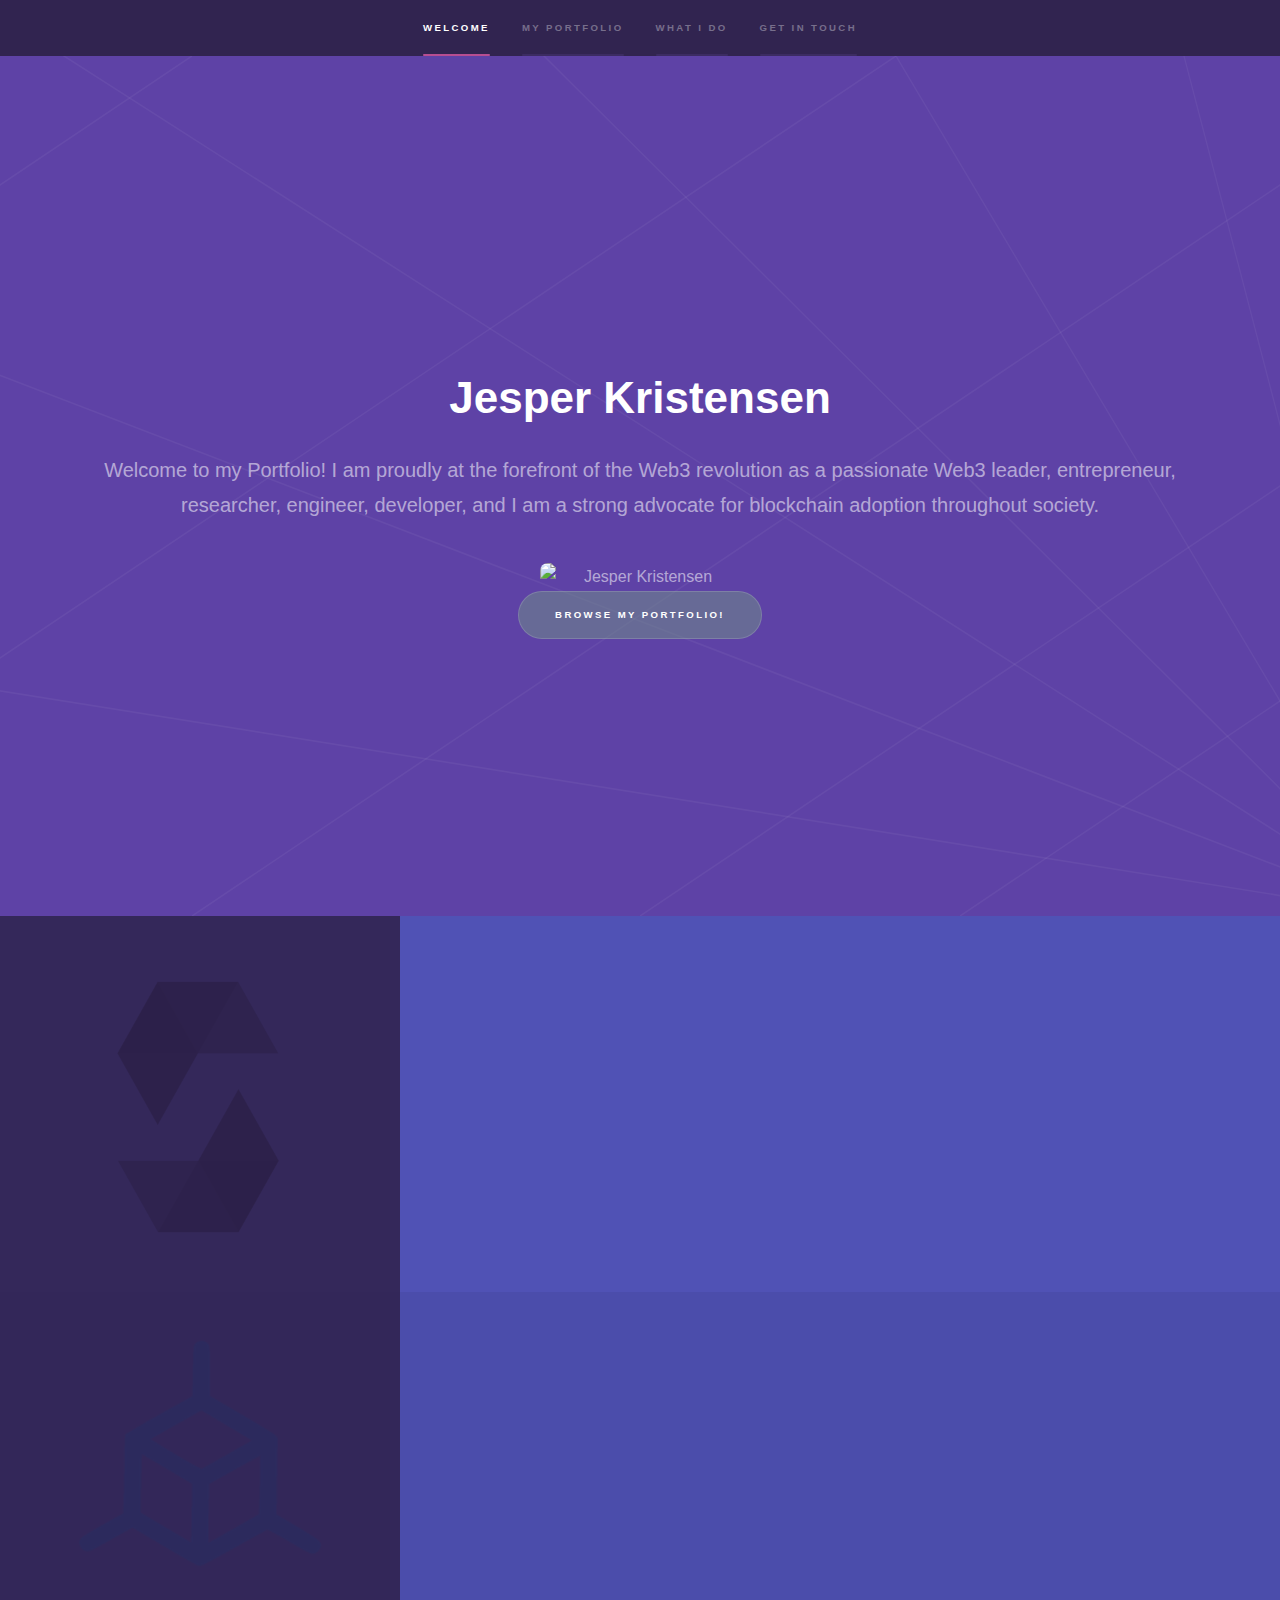
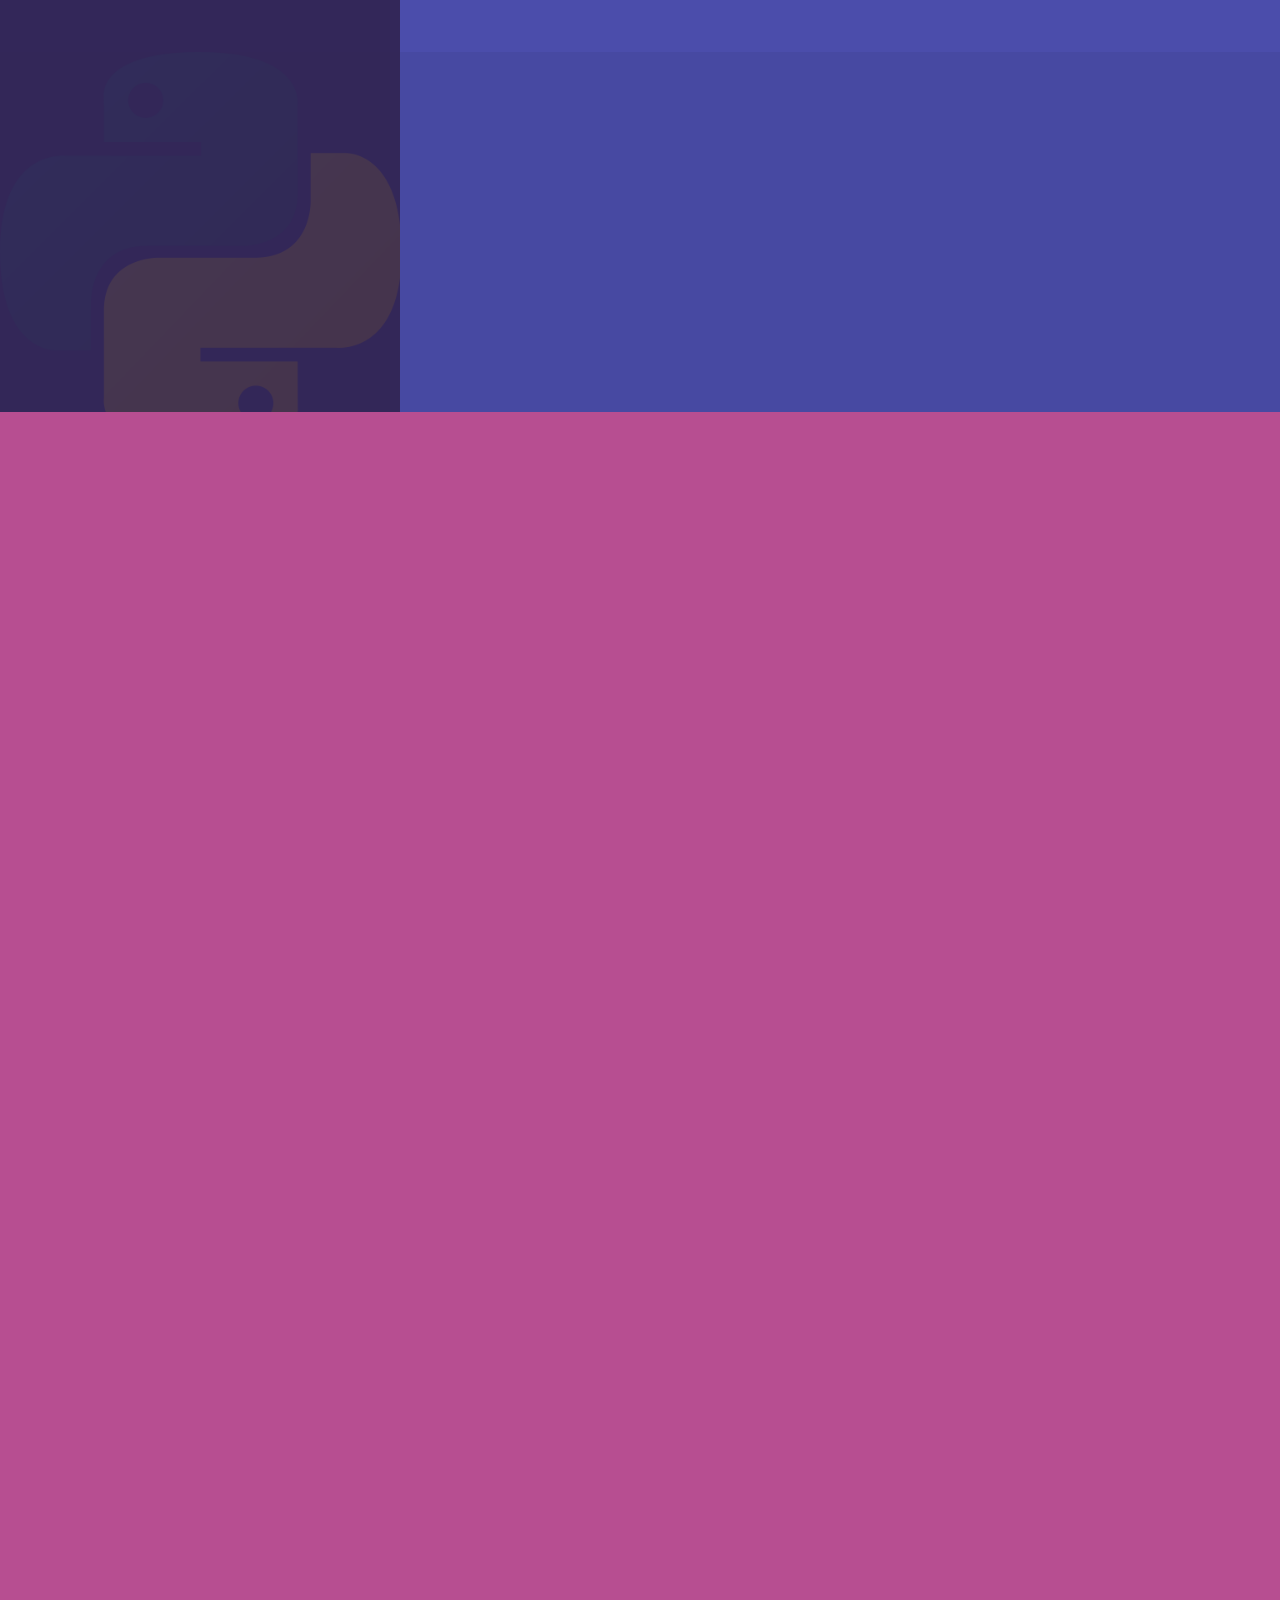
==== index.html @ 6b538b3e "rewording" ====
<!DOCTYPE HTML>
<!--
	Hyperspace by HTML5 UP
	html5up.net | @ajlkn
	Free for personal and commercial use under the CCA 3.0 license (html5up.net/license)
-->
<html>
	<head>
		<title>Jesper Kristensen's Portfolio</title>
		<link rel="icon" type="image/x-icon" href="images/favicon.ico">
		<meta charset="utf-8" />
		<meta name="viewport" content="width=device-width, initial-scale=1, user-scalable=no" />
		<link rel="stylesheet" href="assets/css/main.css" />
		<noscript><link rel="stylesheet" href="assets/css/noscript.css" /></noscript>
	</head>
	<body class="is-preload">

		<!-- Sidebar -->
			<section id="sidebar">
				<div class="inner">
					<nav>
						<ul>
							<li><a href="#intro">Welcome</a></li>
							<li><a href="#one">My Portfolio</a></li>
							<li><a href="#two">What I do</a></li>
							<li><a href="#three">Get in touch</a></li>
						</ul>
					</nav>
				</div>
			</section>

		<!-- Wrapper -->
			<div id="wrapper">

				<!-- Intro -->
					<section id="intro" class="wrapper style1 fullscreen fade-up">
						<div class="inner">
							<center>
							<h1>Jesper Kristensen</h1>
								<p>Welcome to my Portfolio! I am proudly at the forefront of the Web3 revolution as a passionate Web3 leader, entrepreneur, researcher, engineer, developer, and I am a strong advocate for blockchain adoption throughout society.</p>
							<img src="images/jesper.jpg" width="200" alt="Jesper Kristensen" class="image jesper" data-position="top center" />
							<br>
								<a href="#one" class="button scrolly">Browse my Portfolio!</a>
							
							</center>
						</div>
					</section>

				<!-- One -->
					<section id="one" class="wrapper style2 spotlights">
						<section>
							<a href="#" class="image"><img src="images/solidity.png"alt="" data-position="center center" /></a>
							<div class="content">
								<div class="inner">
									<h2>Blockchain Developer</h2>
									<p>I code and develop primarily in Solidity where I create smart contracts compatible with the Ethereum Virtual Machine (EVM).<br>Blockchains like Ethereum, Avalanche, Polygon, Binance Smart Chain, Cardano, etc., are all EVM-compatible.</p>
									<ul class="actions">
										<li><a href="blockchain_portfolio.html" class="button">Browse my Solidity Projects</a></li>
									</ul>
								</div>
							</div>
						</section>
						<section>
							<a href="#" class="image"><img src="images/bchain.png" alt="" data-position="center center" /></a>
							<div class="content">
								<div class="inner">
									<h2>Web3 Researcher & Author</h2>
									<p>I have written multiple award-winning peer-reviewed scientific articles in the Blockchain space. I have worked in the capacity of Head of Research and I have authored a book on Automated Market Makers in the Decentralized Finance (DeFi) domain.</p>
									<ul class="actions">
										<li><a href="research.html" class="button">Research Highlights</a></li>
									</ul>
								</div>
							</div>
						</section>
						<section>
							<a href="#" class="image"><img src="images/python.png" alt="" data-position="top center" /></a>
							<div class="content">
								<div class="inner">
									<h2>Python Full-Stack Developer</h2>
									<p>I worked as a full-stack software engineer in tech and a quant in finance before I joined Web3 full-time. I have 10+ years experience coding in Python, Javascript, Docker, and working on Linux-based systems.</p>
									<!-- <ul class="actions">
										<li><a href="generic.html" class="button">Learn more</a></li>
									</ul> -->
								</div>
							</div>
						</section>
					</section>

				<!-- Two -->
					<section id="two" class="wrapper style3 fade-up">
						<div class="inner">
							<h2>What I do</h2>
							<p>Over the course of my career, I've held positions of increasing authority and responsibility in a wide range of organizations of various sizes. A variety of people, both individuals and groups, have given me the opportunity to work closely on various projects and problem statements. As a result, I'm better able to handle complex problems and issues, and to do so on time and within budget.
							</p>
							<div class="features">
								<section>
									<span class="icon solid major fa-flask"></span>
									<h3>I'm a Researcher</h3>
									<p>I started out in the field of research and development by working at the research and development center for General Electric in New York. There, I contributed to the development of jet fighters for the Air Force by collaborating with GE Aviation on various projects. I was also able to assist GE Power in reducing their annual expenditures by contributing to the implementation of a significantly improved optimization algorithm within their design of tests. A method that I had developed while I was working on my Ph.D.</p>
								</section>
								<section>
									<span class="icon solid major fa-desktop"></span>
									<h3>I'm a Quant and a Software Engineer</h3>
									<p>When I initially started working in the Web2 field, my first job was as a Senior Software Engineer at Flatiron Health, where I stayed for close to two years and learned everything there is to know about the operating methodology of the technology industry. I became proficient in the entirety of the software development lifecycle, as well as advanced tool use, Agile development, and working in software development teams. After that, I started working as a Quant in the Machine Learning department of an investment firm in their New York City office. I was responsible for the construction and maintenance of large trading platforms here.</p>
								</section>
								<section>
									<span class="icon solid major fa-user-tie"></span>
									<h3>I'm a People Manager</h3>
									<p>I really enjoy being in charge of technological initiatives. At Advanced Blockchain, I am in charge of running and advising a sizable Web3 Research organization. I have experience managing teams consisting of as many as 15 employees. I have a strong interest in the challenges that come with managing other people and having to choose the appropriate (or sometimes just the best) actions in order to get the task done.</p>
								</section>
								<section>
									<span class="icon solid major fa-link"></span>
									<h3>I'm a Blockchain Entrepreneur, Engineer, & Developer</h3>
									<p>As part of my contribution to helping Web3 reach its full potential, I develop code for blockchains and design solutions for using blockchains. For instance, I was a key contributor to the development, and now serve on the executive team, of Panoptic, which is an innovative options product that operates in the Decentralized Finance (DeFi) market: <a href="https://www.panoptic.xyz/">Learn more about this DeFi Options Protocol</a>.</p>
								</section>
								<section>
									<span class="icon solid major fa-lightbulb"></span>
									<h3>I'm a Problem Solver</h3>
									<p>I decided to pursue a degree in Applied and Engineering Physics, and Computer Science, at <a href="https://www.cornell.edu/">Cornell University</a> in order to prepare myself to tackle some of the most difficult challenges that I am confronted with. My time at Cornell taught me how to efficiently seek out knowledge, when to do so, and how to do it effectively. These practices and this frame of mind form the foundation of my typical day.</p>
								</section>
								<section>
									<span class="icon solid major fa-people-carry"></span>
									<h3>I'm a Team Player</h3>
									<p>I've always been at my best when working on a team, where we all have the same end goal of making excellent top-tier products and we all strive toward that goal together. This is when I perform at my highest level.</p>
								</section>
							</div>
							<!-- <ul class="actions">
								<li><a href="generic.html" class="button">Learn more</a></li>
							</ul> -->
						</div>
					</section>

				<!-- Three -->
					<section id="three" class="wrapper style1 fade-up">
						<div class="inner">
							<h2>Get in touch</h2>
							<p>Connect with me through any of my socials below.
								<br>I look forward to hearing from you!</p>
							<div>
								<section>
									<ul class="contact">

										<li>
											<h3>Socials</h3>
											<ul class="icons">
												<li>Follow me on Twitter: <a href="https://twitter.com/cryptojesperk" class="icon brands fa-twitter"><span class="label">Twitter</span></a></li><br />
												<li>Subscribe on linktree: <a href="https://linktr.ee/cryptojesper" class="icon brands fa-sourcetree"><span class="label">My Linktree</span></a></li>
											</ul>
										</li>
									</ul>
								</section>
							</div>
						</div>
					</section>

			</div>

		<!-- Footer -->
			<footer id="footer" class="wrapper style1-alt">
				<div class="inner">
					<ul class="menu">
						<li>&copy; Jesper Kristensen. All rights reserved.</li>
					</ul>
				</div>
			</footer>

		<!-- Scripts -->
			<script src="assets/js/jquery.min.js"></script>
			<script src="assets/js/jquery.scrollex.min.js"></script>
			<script src="assets/js/jquery.scrolly.min.js"></script>
			<script src="assets/js/browser.min.js"></script>
			<script src="assets/js/breakpoints.min.js"></script>
			<script src="assets/js/util.js"></script>
			<script src="assets/js/main.js"></script>

	</body>
</html>
---- assets/css/main.css ----
@import url(fontawesome-all.min.css);

/*
	Hyperspace by HTML5 UP
	html5up.net | @ajlkn
	Free for personal and commercial use under the CCA 3.0 license (html5up.net/license)
*/

html, body, div, span, applet, object,
iframe, h1, h2, h3, h4, h5, h6, p, blockquote,
pre, a, abbr, acronym, address, big, cite,
code, del, dfn, em, img, ins, kbd, q, s, samp,
small, strike, strong, sub, sup, tt, var, b,
u, i, center, dl, dt, dd, ol, ul, li, fieldset,
form, label, legend, table, caption, tbody,
tfoot, thead, tr, th, td, article, aside,
canvas, details, embed, figure, figcaption,
footer, header, hgroup, menu, nav, output, ruby,
section, summary, time, mark, audio, video {
	margin: 0;
	padding: 0;
	border: 0;
	font-size: 100%;
	font: inherit;
	vertical-align: baseline;}

article, aside, details, figcaption, figure,
footer, header, hgroup, menu, nav, section {
	display: block;}

body {
	line-height: 1;
}

ol, ul {
	list-style: none;
}

blockquote, q {
	quotes: none;
}

	blockquote:before, blockquote:after, q:before, q:after {
		content: '';
		content: none;
	}

table {
	border-collapse: collapse;
	border-spacing: 0;
}

body {
	-webkit-text-size-adjust: none;
}

mark {
	background-color: transparent;
	color: inherit;
}

input::-moz-focus-inner {
	border: 0;
	padding: 0;
}

input, select, textarea {
	-moz-appearance: none;
	-webkit-appearance: none;
	-ms-appearance: none;
	appearance: none;
}

/* Basic */

	@-ms-viewport {
		width: device-width;
	}

	body {
		-ms-overflow-style: scrollbar;
	}

	@media screen and (max-width: 480px) {

		html, body {
			min-width: 320px;
		}

	}

	html {
		box-sizing: border-box;
	}

	*, *:before, *:after {
		box-sizing: inherit;
	}

	body {
		background: #312450;
	}

		body.is-preload *, body.is-preload *:before, body.is-preload *:after {
			-moz-animation: none !important;
			-webkit-animation: none !important;
			-ms-animation: none !important;
			animation: none !important;
			-moz-transition: none !important;
			-webkit-transition: none !important;
			-ms-transition: none !important;
			transition: none !important;
		}

/* Type */

	body, input, select, textarea {
		color: rgba(255, 255, 255, 0.55);
		font-family: Arial, Helvetica, sans-serif;
		font-size: 16.5pt;
		font-weight: normal;
		line-height: 1.75;
	}

		@media screen and (max-width: 1680px) {

			body, input, select, textarea {
				font-size: 13pt;
			}

		}

		@media screen and (max-width: 1280px) {

			body, input, select, textarea {
				font-size: 12pt;
			}

		}

		@media screen and (max-width: 360px) {

			body, input, select, textarea {
				font-size: 11pt;
			}

		}

	a {
		-moz-transition: color 0.2s ease, border-bottom-color 0.2s ease;
		-webkit-transition: color 0.2s ease, border-bottom-color 0.2s ease;
		-ms-transition: color 0.2s ease, border-bottom-color 0.2s ease;
		transition: color 0.2s ease, border-bottom-color 0.2s ease;
		border-bottom: dotted 1px rgba(255, 255, 255, 0.35);
		color: inherit;
		text-decoration: none;
	}

		a:hover {
			border-bottom-color: transparent;
			color: #ffffff;
		}

	strong, b {
		color: #ffffff;
		font-weight: bold;
	}

	em, i {
		font-style: italic;
	}

	p {
		margin: 0 0 2em 0;
	}

	h1, h2, h3, h4, h5, h6 {
		color: #ffffff;
		font-weight: bold;
		line-height: 1.5;
		margin: 0 0 0.5em 0;
	}

		h1 a, h2 a, h3 a, h4 a, h5 a, h6 a {
			color: inherit;
			text-decoration: none;
		}

	h1 {
		font-size: 2.75em;
	}

		h1.major {
			margin: 0 0 1.3em 0;
			position: relative;
			padding-bottom: 0.35em;
		}

			h1.major:after {
				background-image: -moz-linear-gradient(to right, #5e42a6, #b74e91);
				background-image: -webkit-linear-gradient(to right, #5e42a6, #b74e91);
				background-image: -ms-linear-gradient(to right, #5e42a6, #b74e91);
				background-image: linear-gradient(to right, #5e42a6, #b74e91);
				-moz-transition: max-width 0.2s ease;
				-webkit-transition: max-width 0.2s ease;
				-ms-transition: max-width 0.2s ease;
				transition: max-width 0.2s ease;
				border-radius: 0.2em;
				bottom: 0;
				content: '';
				height: 0.05em;
				position: absolute;
				right: 0;
				width: 100%;
			}

	h2 {
		font-size: 1.75em;
	}

	h3 {
		font-size: 1.1em;
	}

	h4 {
		font-size: 1em;
	}

	h5 {
		font-size: 0.8em;
	}

	h6 {
		font-size: 0.6em;
	}

	@media screen and (max-width: 736px) {

		h1 {
			font-size: 2em;
		}

		h2 {
			font-size: 1.25em;
		}

		h3 {
			font-size: 1em;
		}

		h4 {
			font-size: 0.8em;
		}

		h5 {
			font-size: 0.6em;
		}

		h6 {
			font-size: 0.6em;
		}

	}

	sub {
		font-size: 0.8em;
		position: relative;
		top: 0.5em;
	}

	sup {
		font-size: 0.8em;
		position: relative;
		top: -0.5em;
	}

	blockquote {
		border-left: solid 4px rgba(255, 255, 255, 0.15);
		font-style: italic;
		margin: 0 0 2em 0;
		padding: 0.5em 0 0.5em 2em;
	}

	code {
		background: rgba(255, 255, 255, 0.05);
		border-radius: 0.25em;
		border: solid 1px rgba(255, 255, 255, 0.15);
		font-family: "Courier New", monospace;
		font-size: 0.9em;
		margin: 0 0.25em;
		padding: 0.25em 0.65em;
	}

	pre {
		-webkit-overflow-scrolling: touch;
		font-family: "Courier New", monospace;
		font-size: 0.9em;
		margin: 0 0 2em 0;
	}

		pre code {
			display: block;
			line-height: 1.75em;
			padding: 1em 1.5em;
			overflow-x: auto;
		}

	hr {
		border: 0;
		border-bottom: solid 1px rgba(255, 255, 255, 0.15);
		margin: 2em 0;
	}

		hr.major {
			margin: 3em 0;
		}

	.align-left {
		text-align: left;
	}

	.align-center {
		text-align: center;
	}

	.align-right {
		text-align: right;
	}

/* Row */

	.row {
		display: flex;
		flex-wrap: wrap;
		box-sizing: border-box;
		align-items: stretch;
	}

		.row > * {
			box-sizing: border-box;
		}

		.row.gtr-uniform > * > :last-child {
			margin-bottom: 0;
		}

		.row.aln-left {
			justify-content: flex-start;
		}

		.row.aln-center {
			justify-content: center;
		}

		.row.aln-right {
			justify-content: flex-end;
		}

		.row.aln-top {
			align-items: flex-start;
		}

		.row.aln-middle {
			align-items: center;
		}

		.row.aln-bottom {
			align-items: flex-end;
		}

		.row > .imp {
			order: -1;
		}

		.row > .col-1 {
			width: 8.33333%;
		}

		.row > .off-1 {
			margin-left: 8.33333%;
		}

		.row > .col-2 {
			width: 16.66667%;
		}

		.row > .off-2 {
			margin-left: 16.66667%;
		}

		.row > .col-3 {
			width: 25%;
		}

		.row > .off-3 {
			margin-left: 25%;
		}

		.row > .col-4 {
			width: 33.33333%;
		}

		.row > .off-4 {
			margin-left: 33.33333%;
		}

		.row > .col-5 {
			width: 41.66667%;
		}

		.row > .off-5 {
			margin-left: 41.66667%;
		}

		.row > .col-6 {
			width: 50%;
		}

		.row > .off-6 {
			margin-left: 50%;
		}

		.row > .col-7 {
			width: 58.33333%;
		}

		.row > .off-7 {
			margin-left: 58.33333%;
		}

		.row > .col-8 {
			width: 66.66667%;
		}

		.row > .off-8 {
			margin-left: 66.66667%;
		}

		.row > .col-9 {
			width: 75%;
		}

		.row > .off-9 {
			margin-left: 75%;
		}

		.row > .col-10 {
			width: 83.33333%;
		}

		.row > .off-10 {
			margin-left: 83.33333%;
		}

		.row > .col-11 {
			width: 91.66667%;
		}

		.row > .off-11 {
			margin-left: 91.66667%;
		}

		.row > .col-12 {
			width: 100%;
		}

		.row > .off-12 {
			margin-left: 100%;
		}

		.row.gtr-0 {
			margin-top: 0;
			margin-left: 0em;
		}

			.row.gtr-0 > * {
				padding: 0 0 0 0em;
			}

			.row.gtr-0.gtr-uniform {
				margin-top: 0em;
			}

				.row.gtr-0.gtr-uniform > * {
					padding-top: 0em;
				}

		.row.gtr-25 {
			margin-top: 0;
			margin-left: -0.375em;
		}

			.row.gtr-25 > * {
				padding: 0 0 0 0.375em;
			}

			.row.gtr-25.gtr-uniform {
				margin-top: -0.375em;
			}

				.row.gtr-25.gtr-uniform > * {
					padding-top: 0.375em;
				}

		.row.gtr-50 {
			margin-top: 0;
			margin-left: -0.75em;
		}

			.row.gtr-50 > * {
				padding: 0 0 0 0.75em;
			}

			.row.gtr-50.gtr-uniform {
				margin-top: -0.75em;
			}

				.row.gtr-50.gtr-uniform > * {
					padding-top: 0.75em;
				}

		.row {
			margin-top: 0;
			margin-left: -1.5em;
		}

			.row > * {
				padding: 0 0 0 1.5em;
			}

			.row.gtr-uniform {
				margin-top: -1.5em;
			}

				.row.gtr-uniform > * {
					padding-top: 1.5em;
				}

		.row.gtr-150 {
			margin-top: 0;
			margin-left: -2.25em;
		}

			.row.gtr-150 > * {
				padding: 0 0 0 2.25em;
			}

			.row.gtr-150.gtr-uniform {
				margin-top: -2.25em;
			}

				.row.gtr-150.gtr-uniform > * {
					padding-top: 2.25em;
				}

		.row.gtr-200 {
			margin-top: 0;
			margin-left: -3em;
		}

			.row.gtr-200 > * {
				padding: 0 0 0 3em;
			}

			.row.gtr-200.gtr-uniform {
				margin-top: -3em;
			}

				.row.gtr-200.gtr-uniform > * {
					padding-top: 3em;
				}

		@media screen and (max-width: 1680px) {

			.row {
				display: flex;
				flex-wrap: wrap;
				box-sizing: border-box;
				align-items: stretch;
			}

				.row > * {
					box-sizing: border-box;
				}

				.row.gtr-uniform > * > :last-child {
					margin-bottom: 0;
				}

				.row.aln-left {
					justify-content: flex-start;
				}

				.row.aln-center {
					justify-content: center;
				}

				.row.aln-right {
					justify-content: flex-end;
				}

				.row.aln-top {
					align-items: flex-start;
				}

				.row.aln-middle {
					align-items: center;
				}

				.row.aln-bottom {
					align-items: flex-end;
				}

				.row > .imp-xlarge {
					order: -1;
				}

				.row > .col-1-xlarge {
					width: 8.33333%;
				}

				.row > .off-1-xlarge {
					margin-left: 8.33333%;
				}

				.row > .col-2-xlarge {
					width: 16.66667%;
				}

				.row > .off-2-xlarge {
					margin-left: 16.66667%;
				}

				.row > .col-3-xlarge {
					width: 25%;
				}

				.row > .off-3-xlarge {
					margin-left: 25%;
				}

				.row > .col-4-xlarge {
					width: 33.33333%;
				}

				.row > .off-4-xlarge {
					margin-left: 33.33333%;
				}

				.row > .col-5-xlarge {
					width: 41.66667%;
				}

				.row > .off-5-xlarge {
					margin-left: 41.66667%;
				}

				.row > .col-6-xlarge {
					width: 50%;
				}

				.row > .off-6-xlarge {
					margin-left: 50%;
				}

				.row > .col-7-xlarge {
					width: 58.33333%;
				}

				.row > .off-7-xlarge {
					margin-left: 58.33333%;
				}

				.row > .col-8-xlarge {
					width: 66.66667%;
				}

				.row > .off-8-xlarge {
					margin-left: 66.66667%;
				}

				.row > .col-9-xlarge {
					width: 75%;
				}

				.row > .off-9-xlarge {
					margin-left: 75%;
				}

				.row > .col-10-xlarge {
					width: 83.33333%;
				}

				.row > .off-10-xlarge {
					margin-left: 83.33333%;
				}

				.row > .col-11-xlarge {
					width: 91.66667%;
				}

				.row > .off-11-xlarge {
					margin-left: 91.66667%;
				}

				.row > .col-12-xlarge {
					width: 100%;
				}

				.row > .off-12-xlarge {
					margin-left: 100%;
				}

				.row.gtr-0 {
					margin-top: 0;
					margin-left: 0em;
				}

					.row.gtr-0 > * {
						padding: 0 0 0 0em;
					}

					.row.gtr-0.gtr-uniform {
						margin-top: 0em;
					}

						.row.gtr-0.gtr-uniform > * {
							padding-top: 0em;
						}

				.row.gtr-25 {
					margin-top: 0;
					margin-left: -0.375em;
				}

					.row.gtr-25 > * {
						padding: 0 0 0 0.375em;
					}

					.row.gtr-25.gtr-uniform {
						margin-top: -0.375em;
					}

						.row.gtr-25.gtr-uniform > * {
							padding-top: 0.375em;
						}

				.row.gtr-50 {
					margin-top: 0;
					margin-left: -0.75em;
				}

					.row.gtr-50 > * {
						padding: 0 0 0 0.75em;
					}

					.row.gtr-50.gtr-uniform {
						margin-top: -0.75em;
					}

						.row.gtr-50.gtr-uniform > * {
							padding-top: 0.75em;
						}

				.row {
					margin-top: 0;
					margin-left: -1.5em;
				}

					.row > * {
						padding: 0 0 0 1.5em;
					}

					.row.gtr-uniform {
						margin-top: -1.5em;
					}

						.row.gtr-uniform > * {
							padding-top: 1.5em;
						}

				.row.gtr-150 {
					margin-top: 0;
					margin-left: -2.25em;
				}

					.row.gtr-150 > * {
						padding: 0 0 0 2.25em;
					}

					.row.gtr-150.gtr-uniform {
						margin-top: -2.25em;
					}

						.row.gtr-150.gtr-uniform > * {
							padding-top: 2.25em;
						}

				.row.gtr-200 {
					margin-top: 0;
					margin-left: -3em;
				}

					.row.gtr-200 > * {
						padding: 0 0 0 3em;
					}

					.row.gtr-200.gtr-uniform {
						margin-top: -3em;
					}

						.row.gtr-200.gtr-uniform > * {
							padding-top: 3em;
						}

		}

		@media screen and (max-width: 1280px) {

			.row {
				display: flex;
				flex-wrap: wrap;
				box-sizing: border-box;
				align-items: stretch;
			}

				.row > * {
					box-sizing: border-box;
				}

				.row.gtr-uniform > * > :last-child {
					margin-bottom: 0;
				}

				.row.aln-left {
					justify-content: flex-start;
				}

				.row.aln-center {
					justify-content: center;
				}

				.row.aln-right {
					justify-content: flex-end;
				}

				.row.aln-top {
					align-items: flex-start;
				}

				.row.aln-middle {
					align-items: center;
				}

				.row.aln-bottom {
					align-items: flex-end;
				}

				.row > .imp-large {
					order: -1;
				}

				.row > .col-1-large {
					width: 8.33333%;
				}

				.row > .off-1-large {
					margin-left: 8.33333%;
				}

				.row > .col-2-large {
					width: 16.66667%;
				}

				.row > .off-2-large {
					margin-left: 16.66667%;
				}

				.row > .col-3-large {
					width: 25%;
				}

				.row > .off-3-large {
					margin-left: 25%;
				}

				.row > .col-4-large {
					width: 33.33333%;
				}

				.row > .off-4-large {
					margin-left: 33.33333%;
				}

				.row > .col-5-large {
					width: 41.66667%;
				}

				.row > .off-5-large {
					margin-left: 41.66667%;
				}

				.row > .col-6-large {
					width: 50%;
				}

				.row > .off-6-large {
					margin-left: 50%;
				}

				.row > .col-7-large {
					width: 58.33333%;
				}

				.row > .off-7-large {
					margin-left: 58.33333%;
				}

				.row > .col-8-large {
					width: 66.66667%;
				}

				.row > .off-8-large {
					margin-left: 66.66667%;
				}

				.row > .col-9-large {
					width: 75%;
				}

				.row > .off-9-large {
					margin-left: 75%;
				}

				.row > .col-10-large {
					width: 83.33333%;
				}

				.row > .off-10-large {
					margin-left: 83.33333%;
				}

				.row > .col-11-large {
					width: 91.66667%;
				}

				.row > .off-11-large {
					margin-left: 91.66667%;
				}

				.row > .col-12-large {
					width: 100%;
				}

				.row > .off-12-large {
					margin-left: 100%;
				}

				.row.gtr-0 {
					margin-top: 0;
					margin-left: 0em;
				}

					.row.gtr-0 > * {
						padding: 0 0 0 0em;
					}

					.row.gtr-0.gtr-uniform {
						margin-top: 0em;
					}

						.row.gtr-0.gtr-uniform > * {
							padding-top: 0em;
						}

				.row.gtr-25 {
					margin-top: 0;
					margin-left: -0.375em;
				}

					.row.gtr-25 > * {
						padding: 0 0 0 0.375em;
					}

					.row.gtr-25.gtr-uniform {
						margin-top: -0.375em;
					}

						.row.gtr-25.gtr-uniform > * {
							padding-top: 0.375em;
						}

				.row.gtr-50 {
					margin-top: 0;
					margin-left: -0.75em;
				}

					.row.gtr-50 > * {
						padding: 0 0 0 0.75em;
					}

					.row.gtr-50.gtr-uniform {
						margin-top: -0.75em;
					}

						.row.gtr-50.gtr-uniform > * {
							padding-top: 0.75em;
						}

				.row {
					margin-top: 0;
					margin-left: -1.5em;
				}

					.row > * {
						padding: 0 0 0 1.5em;
					}

					.row.gtr-uniform {
						margin-top: -1.5em;
					}

						.row.gtr-uniform > * {
							padding-top: 1.5em;
						}

				.row.gtr-150 {
					margin-top: 0;
					margin-left: -2.25em;
				}

					.row.gtr-150 > * {
						padding: 0 0 0 2.25em;
					}

					.row.gtr-150.gtr-uniform {
						margin-top: -2.25em;
					}

						.row.gtr-150.gtr-uniform > * {
							padding-top: 2.25em;
						}

				.row.gtr-200 {
					margin-top: 0;
					margin-left: -3em;
				}

					.row.gtr-200 > * {
						padding: 0 0 0 3em;
					}

					.row.gtr-200.gtr-uniform {
						margin-top: -3em;
					}

						.row.gtr-200.gtr-uniform > * {
							padding-top: 3em;
						}

		}

		@media screen and (max-width: 980px) {

			.row {
				display: flex;
				flex-wrap: wrap;
				box-sizing: border-box;
				align-items: stretch;
			}

				.row > * {
					box-sizing: border-box;
				}

				.row.gtr-uniform > * > :last-child {
					margin-bottom: 0;
				}

				.row.aln-left {
					justify-content: flex-start;
				}

				.row.aln-center {
					justify-content: center;
				}

				.row.aln-right {
					justify-content: flex-end;
				}

				.row.aln-top {
					align-items: flex-start;
				}

				.row.aln-middle {
					align-items: center;
				}

				.row.aln-bottom {
					align-items: flex-end;
				}

				.row > .imp-medium {
					order: -1;
				}

				.row > .col-1-medium {
					width: 8.33333%;
				}

				.row > .off-1-medium {
					margin-left: 8.33333%;
				}

				.row > .col-2-medium {
					width: 16.66667%;
				}

				.row > .off-2-medium {
					margin-left: 16.66667%;
				}

				.row > .col-3-medium {
					width: 25%;
				}

				.row > .off-3-medium {
					margin-left: 25%;
				}

				.row > .col-4-medium {
					width: 33.33333%;
				}

				.row > .off-4-medium {
					margin-left: 33.33333%;
				}

				.row > .col-5-medium {
					width: 41.66667%;
				}

				.row > .off-5-medium {
					margin-left: 41.66667%;
				}

				.row > .col-6-medium {
					width: 50%;
				}

				.row > .off-6-medium {
					margin-left: 50%;
				}

				.row > .col-7-medium {
					width: 58.33333%;
				}

				.row > .off-7-medium {
					margin-left: 58.33333%;
				}

				.row > .col-8-medium {
					width: 66.66667%;
				}

				.row > .off-8-medium {
					margin-left: 66.66667%;
				}

				.row > .col-9-medium {
					width: 75%;
				}

				.row > .off-9-medium {
					margin-left: 75%;
				}

				.row > .col-10-medium {
					width: 83.33333%;
				}

				.row > .off-10-medium {
					margin-left: 83.33333%;
				}

				.row > .col-11-medium {
					width: 91.66667%;
				}

				.row > .off-11-medium {
					margin-left: 91.66667%;
				}

				.row > .col-12-medium {
					width: 100%;
				}

				.row > .off-12-medium {
					margin-left: 100%;
				}

				.row.gtr-0 {
					margin-top: 0;
					margin-left: 0em;
				}

					.row.gtr-0 > * {
						padding: 0 0 0 0em;
					}

					.row.gtr-0.gtr-uniform {
						margin-top: 0em;
					}

						.row.gtr-0.gtr-uniform > * {
							padding-top: 0em;
						}

				.row.gtr-25 {
					margin-top: 0;
					margin-left: -0.375em;
				}

					.row.gtr-25 > * {
						padding: 0 0 0 0.375em;
					}

					.row.gtr-25.gtr-uniform {
						margin-top: -0.375em;
					}

						.row.gtr-25.gtr-uniform > * {
							padding-top: 0.375em;
						}

				.row.gtr-50 {
					margin-top: 0;
					margin-left: -0.75em;
				}

					.row.gtr-50 > * {
						padding: 0 0 0 0.75em;
					}

					.row.gtr-50.gtr-uniform {
						margin-top: -0.75em;
					}

						.row.gtr-50.gtr-uniform > * {
							padding-top: 0.75em;
						}

				.row {
					margin-top: 0;
					margin-left: -1.5em;
				}

					.row > * {
						padding: 0 0 0 1.5em;
					}

					.row.gtr-uniform {
						margin-top: -1.5em;
					}

						.row.gtr-uniform > * {
							padding-top: 1.5em;
						}

				.row.gtr-150 {
					margin-top: 0;
					margin-left: -2.25em;
				}

					.row.gtr-150 > * {
						padding: 0 0 0 2.25em;
					}

					.row.gtr-150.gtr-uniform {
						margin-top: -2.25em;
					}

						.row.gtr-150.gtr-uniform > * {
							padding-top: 2.25em;
						}

				.row.gtr-200 {
					margin-top: 0;
					margin-left: -3em;
				}

					.row.gtr-200 > * {
						padding: 0 0 0 3em;
					}

					.row.gtr-200.gtr-uniform {
						margin-top: -3em;
					}

						.row.gtr-200.gtr-uniform > * {
							padding-top: 3em;
						}

		}

		@media screen and (max-width: 736px) {

			.row {
				display: flex;
				flex-wrap: wrap;
				box-sizing: border-box;
				align-items: stretch;
			}

				.row > * {
					box-sizing: border-box;
				}

				.row.gtr-uniform > * > :last-child {
					margin-bottom: 0;
				}

				.row.aln-left {
					justify-content: flex-start;
				}

				.row.aln-center {
					justify-content: center;
				}

				.row.aln-right {
					justify-content: flex-end;
				}

				.row.aln-top {
					align-items: flex-start;
				}

				.row.aln-middle {
					align-items: center;
				}

				.row.aln-bottom {
					align-items: flex-end;
				}

				.row > .imp-small {
					order: -1;
				}

				.row > .col-1-small {
					width: 8.33333%;
				}

				.row > .off-1-small {
					margin-left: 8.33333%;
				}

				.row > .col-2-small {
					width: 16.66667%;
				}

				.row > .off-2-small {
					margin-left: 16.66667%;
				}

				.row > .col-3-small {
					width: 25%;
				}

				.row > .off-3-small {
					margin-left: 25%;
				}

				.row > .col-4-small {
					width: 33.33333%;
				}

				.row > .off-4-small {
					margin-left: 33.33333%;
				}

				.row > .col-5-small {
					width: 41.66667%;
				}

				.row > .off-5-small {
					margin-left: 41.66667%;
				}

				.row > .col-6-small {
					width: 50%;
				}

				.row > .off-6-small {
					margin-left: 50%;
				}

				.row > .col-7-small {
					width: 58.33333%;
				}

				.row > .off-7-small {
					margin-left: 58.33333%;
				}

				.row > .col-8-small {
					width: 66.66667%;
				}

				.row > .off-8-small {
					margin-left: 66.66667%;
				}

				.row > .col-9-small {
					width: 75%;
				}

				.row > .off-9-small {
					margin-left: 75%;
				}

				.row > .col-10-small {
					width: 83.33333%;
				}

				.row > .off-10-small {
					margin-left: 83.33333%;
				}

				.row > .col-11-small {
					width: 91.66667%;
				}

				.row > .off-11-small {
					margin-left: 91.66667%;
				}

				.row > .col-12-small {
					width: 100%;
				}

				.row > .off-12-small {
					margin-left: 100%;
				}

				.row.gtr-0 {
					margin-top: 0;
					margin-left: 0em;
				}

					.row.gtr-0 > * {
						padding: 0 0 0 0em;
					}

					.row.gtr-0.gtr-uniform {
						margin-top: 0em;
					}

						.row.gtr-0.gtr-uniform > * {
							padding-top: 0em;
						}

				.row.gtr-25 {
					margin-top: 0;
					margin-left: -0.375em;
				}

					.row.gtr-25 > * {
						padding: 0 0 0 0.375em;
					}

					.row.gtr-25.gtr-uniform {
						margin-top: -0.375em;
					}

						.row.gtr-25.gtr-uniform > * {
							padding-top: 0.375em;
						}

				.row.gtr-50 {
					margin-top: 0;
					margin-left: -0.75em;
				}

					.row.gtr-50 > * {
						padding: 0 0 0 0.75em;
					}

					.row.gtr-50.gtr-uniform {
						margin-top: -0.75em;
					}

						.row.gtr-50.gtr-uniform > * {
							padding-top: 0.75em;
						}

				.row {
					margin-top: 0;
					margin-left: -1.5em;
				}

					.row > * {
						padding: 0 0 0 1.5em;
					}

					.row.gtr-uniform {
						margin-top: -1.5em;
					}

						.row.gtr-uniform > * {
							padding-top: 1.5em;
						}

				.row.gtr-150 {
					margin-top: 0;
					margin-left: -2.25em;
				}

					.row.gtr-150 > * {
						padding: 0 0 0 2.25em;
					}

					.row.gtr-150.gtr-uniform {
						margin-top: -2.25em;
					}

						.row.gtr-150.gtr-uniform > * {
							padding-top: 2.25em;
						}

				.row.gtr-200 {
					margin-top: 0;
					margin-left: -3em;
				}

					.row.gtr-200 > * {
						padding: 0 0 0 3em;
					}

					.row.gtr-200.gtr-uniform {
						margin-top: -3em;
					}

						.row.gtr-200.gtr-uniform > * {
							padding-top: 3em;
						}

		}

		@media screen and (max-width: 480px) {

			.row {
				display: flex;
				flex-wrap: wrap;
				box-sizing: border-box;
				align-items: stretch;
			}

				.row > * {
					box-sizing: border-box;
				}

				.row.gtr-uniform > * > :last-child {
					margin-bottom: 0;
				}

				.row.aln-left {
					justify-content: flex-start;
				}

				.row.aln-center {
					justify-content: center;
				}

				.row.aln-right {
					justify-content: flex-end;
				}

				.row.aln-top {
					align-items: flex-start;
				}

				.row.aln-middle {
					align-items: center;
				}

				.row.aln-bottom {
					align-items: flex-end;
				}

				.row > .imp-xsmall {
					order: -1;
				}

				.row > .col-1-xsmall {
					width: 8.33333%;
				}

				.row > .off-1-xsmall {
					margin-left: 8.33333%;
				}

				.row > .col-2-xsmall {
					width: 16.66667%;
				}

				.row > .off-2-xsmall {
					margin-left: 16.66667%;
				}

				.row > .col-3-xsmall {
					width: 25%;
				}

				.row > .off-3-xsmall {
					margin-left: 25%;
				}

				.row > .col-4-xsmall {
					width: 33.33333%;
				}

				.row > .off-4-xsmall {
					margin-left: 33.33333%;
				}

				.row > .col-5-xsmall {
					width: 41.66667%;
				}

				.row > .off-5-xsmall {
					margin-left: 41.66667%;
				}

				.row > .col-6-xsmall {
					width: 50%;
				}

				.row > .off-6-xsmall {
					margin-left: 50%;
				}

				.row > .col-7-xsmall {
					width: 58.33333%;
				}

				.row > .off-7-xsmall {
					margin-left: 58.33333%;
				}

				.row > .col-8-xsmall {
					width: 66.66667%;
				}

				.row > .off-8-xsmall {
					margin-left: 66.66667%;
				}

				.row > .col-9-xsmall {
					width: 75%;
				}

				.row > .off-9-xsmall {
					margin-left: 75%;
				}

				.row > .col-10-xsmall {
					width: 83.33333%;
				}

				.row > .off-10-xsmall {
					margin-left: 83.33333%;
				}

				.row > .col-11-xsmall {
					width: 91.66667%;
				}

				.row > .off-11-xsmall {
					margin-left: 91.66667%;
				}

				.row > .col-12-xsmall {
					width: 100%;
				}

				.row > .off-12-xsmall {
					margin-left: 100%;
				}

				.row.gtr-0 {
					margin-top: 0;
					margin-left: 0em;
				}

					.row.gtr-0 > * {
						padding: 0 0 0 0em;
					}

					.row.gtr-0.gtr-uniform {
						margin-top: 0em;
					}

						.row.gtr-0.gtr-uniform > * {
							padding-top: 0em;
						}

				.row.gtr-25 {
					margin-top: 0;
					margin-left: -0.375em;
				}

					.row.gtr-25 > * {
						padding: 0 0 0 0.375em;
					}

					.row.gtr-25.gtr-uniform {
						margin-top: -0.375em;
					}

						.row.gtr-25.gtr-uniform > * {
							padding-top: 0.375em;
						}

				.row.gtr-50 {
					margin-top: 0;
					margin-left: -0.75em;
				}

					.row.gtr-50 > * {
						padding: 0 0 0 0.75em;
					}

					.row.gtr-50.gtr-uniform {
						margin-top: -0.75em;
					}

						.row.gtr-50.gtr-uniform > * {
							padding-top: 0.75em;
						}

				.row {
					margin-top: 0;
					margin-left: -1.5em;
				}

					.row > * {
						padding: 0 0 0 1.5em;
					}

					.row.gtr-uniform {
						margin-top: -1.5em;
					}

						.row.gtr-uniform > * {
							padding-top: 1.5em;
						}

				.row.gtr-150 {
					margin-top: 0;
					margin-left: -2.25em;
				}

					.row.gtr-150 > * {
						padding: 0 0 0 2.25em;
					}

					.row.gtr-150.gtr-uniform {
						margin-top: -2.25em;
					}

						.row.gtr-150.gtr-uniform > * {
							padding-top: 2.25em;
						}

				.row.gtr-200 {
					margin-top: 0;
					margin-left: -3em;
				}

					.row.gtr-200 > * {
						padding: 0 0 0 3em;
					}

					.row.gtr-200.gtr-uniform {
						margin-top: -3em;
					}

						.row.gtr-200.gtr-uniform > * {
							padding-top: 3em;
						}

		}

/* Box */

	.box {
		border-radius: 0.25em;
		border: solid 1px rgba(255, 255, 255, 0.15);
		margin-bottom: 2em;
		padding: 1.5em;
	}

		.box > :last-child,
		.box > :last-child > :last-child,
		.box > :last-child > :last-child > :last-child {
			margin-bottom: 0;
		}

		.box.alt {
			border: 0;
			border-radius: 0;
			padding: 0;
		}

/* Button */

	input[type="submit"],
	input[type="reset"],
	input[type="button"],
	button,
	.button {
		-moz-appearance: none;
		-webkit-appearance: none;
		-ms-appearance: none;
		appearance: none;
		-moz-transition: border-color 0.2s ease;
		-webkit-transition: border-color 0.2s ease;
		-ms-transition: border-color 0.2s ease;
		transition: border-color 0.2s ease;
		background-color: rgba(111, 145, 134, 0.5);
		border: solid 1px !important;
		border-color: rgba(255, 255, 255, 0.15) !important;
		border-radius: 3em;
		color: #ffffff !important;
		cursor: pointer;
		display: inline-block;
		font-size: 0.6em;
		font-weight: bold;
		height: calc(4.75em + 2px);
		letter-spacing: 0.25em;
		line-height: 4.75em;
		outline: 0;
		padding: 0 3.75em;
		position: relative;
		text-align: center;
		text-decoration: none;
		text-transform: uppercase;
		white-space: nowrap;
	}

		input[type="submit"]:after,
		input[type="reset"]:after,
		input[type="button"]:after,
		button:after,
		.button:after {
			-moz-transform: scale(0.25);
			-webkit-transform: scale(0.25);
			-ms-transform: scale(0.25);
			transform: scale(0.25);
			pointer-events: none;
			-moz-transition: opacity 0.2s ease, -moz-transform 0.2s ease;
			-webkit-transition: opacity 0.2s ease, -webkit-transform 0.2s ease;
			-ms-transition: opacity 0.2s ease, -ms-transform 0.2s ease;
			transition: opacity 0.2s ease, transform 0.2s ease;
			background: #ffffff;
			border-radius: 3em;
			content: '';
			height: 100%;
			left: 0;
			opacity: 0;
			position: absolute;
			top: 0;
			width: 100%;
		}

		input[type="submit"].icon:before,
		input[type="reset"].icon:before,
		input[type="button"].icon:before,
		button.icon:before,
		.button.icon:before {
			margin-right: 0.75em;
		}

		input[type="submit"].fit,
		input[type="reset"].fit,
		input[type="button"].fit,
		button.fit,
		.button.fit {
			width: 100%;
		}

		input[type="submit"].small,
		input[type="reset"].small,
		input[type="button"].small,
		button.small,
		.button.small {
			font-size: 0.4em;
		}

		input[type="submit"].large,
		input[type="reset"].large,
		input[type="button"].large,
		button.large,
		.button.large {
			font-size: 0.8em;
		}

		input[type="submit"].primary,
		input[type="reset"].primary,
		input[type="button"].primary,
		button.primary,
		.button.primary {
			background-color: #ffffff;
			color: #312450 !important;
		}

			input[type="submit"].primary:after,
			input[type="reset"].primary:after,
			input[type="button"].primary:after,
			button.primary:after,
			.button.primary:after {
				display: none;
			}

		input[type="submit"].disabled, input[type="submit"]:disabled,
		input[type="reset"].disabled,
		input[type="reset"]:disabled,
		input[type="button"].disabled,
		input[type="button"]:disabled,
		button.disabled,
		button:disabled,
		.button.disabled,
		.button:disabled {
			cursor: default;
			opacity: 0.5;
			pointer-events: none;
		}

		input[type="submit"]:hover,
		input[type="reset"]:hover,
		input[type="button"]:hover,
		button:hover,
		.button:hover {
			border-color: rgba(255, 255, 255, 0.55) !important;
		}

			input[type="submit"]:hover:after,
			input[type="reset"]:hover:after,
			input[type="button"]:hover:after,
			button:hover:after,
			.button:hover:after {
				opacity: 0.05;
				-moz-transform: scale(1);
				-webkit-transform: scale(1);
				-ms-transform: scale(1);
				transform: scale(1);
			}

			input[type="submit"]:hover:active,
			input[type="reset"]:hover:active,
			input[type="button"]:hover:active,
			button:hover:active,
			.button:hover:active {
				border-color: #ffffff !important;
			}

				input[type="submit"]:hover:active:after,
				input[type="reset"]:hover:active:after,
				input[type="button"]:hover:active:after,
				button:hover:active:after,
				.button:hover:active:after {
					opacity: 0.1;
				}

/* Features */

	.features {
		display: -moz-flex;
		display: -webkit-flex;
		display: -ms-flex;
		display: flex;
		-moz-flex-wrap: wrap;
		-webkit-flex-wrap: wrap;
		-ms-flex-wrap: wrap;
		flex-wrap: wrap;
		border-radius: 0.25em;
		border: solid 1px rgba(255, 255, 255, 0.15);
		background: rgba(255, 255, 255, 0.05);
		margin: 0 0 2em 0;
	}

		.features section {
			padding: 3.5em 3em 1em 7em ;
			width: 50%;
			border-top: solid 1px rgba(255, 255, 255, 0.15);
			position: relative;
		}

			.features section:nth-child(-n + 2) {
				border-top-width: 0;
			}

			.features section:nth-child(2n) {
				border-left: solid 1px rgba(255, 255, 255, 0.15);
			}

			.features section .icon {
				-moz-transition: opacity 0.5s ease, -moz-transform 0.5s ease;
				-webkit-transition: opacity 0.5s ease, -webkit-transform 0.5s ease;
				-ms-transition: opacity 0.5s ease, -ms-transform 0.5s ease;
				transition: opacity 0.5s ease, transform 0.5s ease;
				-moz-transition-delay: 1s;
				-webkit-transition-delay: 1s;
				-ms-transition-delay: 1s;
				transition-delay: 1s;
				-moz-transform: scale(1);
				-webkit-transform: scale(1);
				-ms-transform: scale(1);
				transform: scale(1);
				position: absolute;
				left: 3em;
				top: 3em;
				opacity: 1;
			}

			.features section:nth-child(1) .icon {
				-moz-transition-delay: 0.15s;
				-webkit-transition-delay: 0.15s;
				-ms-transition-delay: 0.15s;
				transition-delay: 0.15s;
			}

			.features section:nth-child(2) .icon {
				-moz-transition-delay: 0.3s;
				-webkit-transition-delay: 0.3s;
				-ms-transition-delay: 0.3s;
				transition-delay: 0.3s;
			}

			.features section:nth-child(3) .icon {
				-moz-transition-delay: 0.45s;
				-webkit-transition-delay: 0.45s;
				-ms-transition-delay: 0.45s;
				transition-delay: 0.45s;
			}

			.features section:nth-child(4) .icon {
				-moz-transition-delay: 0.6s;
				-webkit-transition-delay: 0.6s;
				-ms-transition-delay: 0.6s;
				transition-delay: 0.6s;
			}

			.features section:nth-child(5) .icon {
				-moz-transition-delay: 0.75s;
				-webkit-transition-delay: 0.75s;
				-ms-transition-delay: 0.75s;
				transition-delay: 0.75s;
			}

			.features section:nth-child(6) .icon {
				-moz-transition-delay: 0.9s;
				-webkit-transition-delay: 0.9s;
				-ms-transition-delay: 0.9s;
				transition-delay: 0.9s;
			}

			.features section:nth-child(7) .icon {
				-moz-transition-delay: 1.05s;
				-webkit-transition-delay: 1.05s;
				-ms-transition-delay: 1.05s;
				transition-delay: 1.05s;
			}

			.features section:nth-child(8) .icon {
				-moz-transition-delay: 1.2s;
				-webkit-transition-delay: 1.2s;
				-ms-transition-delay: 1.2s;
				transition-delay: 1.2s;
			}

			.features section:nth-child(9) .icon {
				-moz-transition-delay: 1.35s;
				-webkit-transition-delay: 1.35s;
				-ms-transition-delay: 1.35s;
				transition-delay: 1.35s;
			}

			.features section:nth-child(10) .icon {
				-moz-transition-delay: 1.5s;
				-webkit-transition-delay: 1.5s;
				-ms-transition-delay: 1.5s;
				transition-delay: 1.5s;
			}

			.features section:nth-child(11) .icon {
				-moz-transition-delay: 1.65s;
				-webkit-transition-delay: 1.65s;
				-ms-transition-delay: 1.65s;
				transition-delay: 1.65s;
			}

			.features section:nth-child(12) .icon {
				-moz-transition-delay: 1.8s;
				-webkit-transition-delay: 1.8s;
				-ms-transition-delay: 1.8s;
				transition-delay: 1.8s;
			}

			.features section:nth-child(13) .icon {
				-moz-transition-delay: 1.95s;
				-webkit-transition-delay: 1.95s;
				-ms-transition-delay: 1.95s;
				transition-delay: 1.95s;
			}

			.features section:nth-child(14) .icon {
				-moz-transition-delay: 2.1s;
				-webkit-transition-delay: 2.1s;
				-ms-transition-delay: 2.1s;
				transition-delay: 2.1s;
			}

			.features section:nth-child(15) .icon {
				-moz-transition-delay: 2.25s;
				-webkit-transition-delay: 2.25s;
				-ms-transition-delay: 2.25s;
				transition-delay: 2.25s;
			}

			.features section:nth-child(16) .icon {
				-moz-transition-delay: 2.4s;
				-webkit-transition-delay: 2.4s;
				-ms-transition-delay: 2.4s;
				transition-delay: 2.4s;
			}

			.features section:nth-child(17) .icon {
				-moz-transition-delay: 2.55s;
				-webkit-transition-delay: 2.55s;
				-ms-transition-delay: 2.55s;
				transition-delay: 2.55s;
			}

			.features section:nth-child(18) .icon {
				-moz-transition-delay: 2.7s;
				-webkit-transition-delay: 2.7s;
				-ms-transition-delay: 2.7s;
				transition-delay: 2.7s;
			}

			.features section:nth-child(19) .icon {
				-moz-transition-delay: 2.85s;
				-webkit-transition-delay: 2.85s;
				-ms-transition-delay: 2.85s;
				transition-delay: 2.85s;
			}

			.features section:nth-child(20) .icon {
				-moz-transition-delay: 3s;
				-webkit-transition-delay: 3s;
				-ms-transition-delay: 3s;
				transition-delay: 3s;
			}

		.features.inactive section .icon {
			-moz-transform: scale(0.5);
			-webkit-transform: scale(0.5);
			-ms-transform: scale(0.5);
			transform: scale(0.5);
			opacity: 0;
		}

		@media screen and (max-width: 980px) {

			.features {
				display: block;
			}

				.features section {
					border-top-width: 1px !important;
					border-left-width: 0 !important;
					width: 100%;
				}

					.features section:first-child {
						border-top-width: 0 !important;
					}

		}

		@media screen and (max-width: 736px) {

			.features section {
				padding: 2.5em 1.5em 0.1em 5.5em ;
			}

				.features section .icon {
					left: 1.5em;
					top: 2em;
				}

		}

		@media screen and (max-width: 480px) {

			.features section {
				padding: 2em 1.5em 0.1em 1.5em ;
			}

				.features section .icon {
					left: 0;
					position: relative;
					top: 0;
				}

		}

/* Form */

	form {
		margin: 0 0 2em 0;
	}

		form > :last-child {
			margin-bottom: 0;
		}

		form > .fields {
			display: -moz-flex;
			display: -webkit-flex;
			display: -ms-flex;
			display: flex;
			-moz-flex-wrap: wrap;
			-webkit-flex-wrap: wrap;
			-ms-flex-wrap: wrap;
			flex-wrap: wrap;
			width: calc(100% + 3em);
			margin: -1.5em 0 2em -1.5em;
		}

			form > .fields > .field {
				-moz-flex-grow: 0;
				-webkit-flex-grow: 0;
				-ms-flex-grow: 0;
				flex-grow: 0;
				-moz-flex-shrink: 0;
				-webkit-flex-shrink: 0;
				-ms-flex-shrink: 0;
				flex-shrink: 0;
				padding: 1.5em 0 0 1.5em;
				width: calc(100% - 1.5em);
			}

				form > .fields > .field.half {
					width: calc(50% - 0.75em);
				}

				form > .fields > .field.third {
					width: calc(100%/3 - 0.5em);
				}

				form > .fields > .field.quarter {
					width: calc(25% - 0.375em);
				}

		@media screen and (max-width: 480px) {

			form > .fields {
				width: calc(100% + 3em);
				margin: -1.5em 0 2em -1.5em;
			}

				form > .fields > .field {
					padding: 1.5em 0 0 1.5em;
					width: calc(100% - 1.5em);
				}

					form > .fields > .field.half {
						width: calc(100% - 1.5em);
					}

					form > .fields > .field.third {
						width: calc(100% - 1.5em);
					}

					form > .fields > .field.quarter {
						width: calc(100% - 1.5em);
					}

		}

	label {
		color: #ffffff;
		font-weight: bold;
		line-height: 1.5;
		margin: 0 0 0.7em 0;
		display: block;
		font-size: 1.1em;
	}

	input[type="text"],
	input[type="password"],
	input[type="email"],
	input[type="tel"],
	select,
	textarea {
		-moz-appearance: none;
		-webkit-appearance: none;
		-ms-appearance: none;
		appearance: none;
		background: rgba(255, 255, 255, 0.05);
		border-radius: 0.25em;
		border: none;
		border: solid 1px rgba(255, 255, 255, 0.15);
		color: inherit;
		display: block;
		outline: 0;
		padding: 0 1em;
		text-decoration: none;
		width: 100%;
	}

		input[type="text"]:invalid,
		input[type="password"]:invalid,
		input[type="email"]:invalid,
		input[type="tel"]:invalid,
		select:invalid,
		textarea:invalid {
			box-shadow: none;
		}

		input[type="text"]:focus,
		input[type="password"]:focus,
		input[type="email"]:focus,
		input[type="tel"]:focus,
		select:focus,
		textarea:focus {
			border-color: #ffffff;
			box-shadow: 0 0 0 1px #ffffff;
		}

	select {
		background-image: url("data:image/svg+xml;charset=utf8,%3Csvg xmlns='http://www.w3.org/2000/svg' width='40' height='40' preserveAspectRatio='none' viewBox='0 0 40 40'%3E%3Cpath d='M9.4,12.3l10.4,10.4l10.4-10.4c0.2-0.2,0.5-0.4,0.9-0.4c0.3,0,0.6,0.1,0.9,0.4l3.3,3.3c0.2,0.2,0.4,0.5,0.4,0.9 c0,0.4-0.1,0.6-0.4,0.9L20.7,31.9c-0.2,0.2-0.5,0.4-0.9,0.4c-0.3,0-0.6-0.1-0.9-0.4L4.3,17.3c-0.2-0.2-0.4-0.5-0.4-0.9 c0-0.4,0.1-0.6,0.4-0.9l3.3-3.3c0.2-0.2,0.5-0.4,0.9-0.4S9.1,12.1,9.4,12.3z' fill='rgba(255, 255, 255, 0.15)' /%3E%3C/svg%3E");
		background-size: 1.25rem;
		background-repeat: no-repeat;
		background-position: calc(100% - 1rem) center;
		height: 2.75em;
		padding-right: 2.75em;
		text-overflow: ellipsis;
	}

		select option {
			color: #ffffff;
			background: #312450;
		}

		select:focus::-ms-value {
			background-color: transparent;
		}

		select::-ms-expand {
			display: none;
		}

	input[type="text"],
	input[type="password"],
	input[type="email"],
	select {
		height: 2.75em;
	}

	textarea {
		padding: 0.75em 1em;
	}

		body.is-ie textarea {
			min-height: 10em;
		}

	input[type="checkbox"],
	input[type="radio"] {
		-moz-appearance: none;
		-webkit-appearance: none;
		-ms-appearance: none;
		appearance: none;
		display: block;
		float: left;
		margin-right: -2em;
		opacity: 0;
		width: 1em;
		z-index: -1;
	}

		input[type="checkbox"] + label,
		input[type="radio"] + label {
			text-decoration: none;
			color: rgba(255, 255, 255, 0.55);
			cursor: pointer;
			display: inline-block;
			font-size: 1em;
			font-weight: normal;
			padding-left: 2.4em;
			padding-right: 0.75em;
			position: relative;
		}

			input[type="checkbox"] + label:before,
			input[type="radio"] + label:before {
				-moz-osx-font-smoothing: grayscale;
				-webkit-font-smoothing: antialiased;
				display: inline-block;
				font-style: normal;
				font-variant: normal;
				text-rendering: auto;
				line-height: 1;
				text-transform: none !important;
				font-family: 'Font Awesome 5 Free';
				font-weight: 900;
			}

			input[type="checkbox"] + label:before,
			input[type="radio"] + label:before {
				background: rgba(255, 255, 255, 0.05);
				border-radius: 0.25em;
				border: solid 1px rgba(255, 255, 255, 0.15);
				content: '';
				display: inline-block;
				font-size: 0.8em;
				height: 2.0625em;
				left: 0;
				line-height: 2.0625em;
				position: absolute;
				text-align: center;
				top: 0;
				width: 2.0625em;
			}

		input[type="checkbox"]:checked + label:before,
		input[type="radio"]:checked + label:before {
			background: #ffffff;
			border-color: #ffffff;
			color: #b74e91;
			content: '\f00c';
		}

		input[type="checkbox"]:focus + label:before,
		input[type="radio"]:focus + label:before {
			border-color: #ffffff;
			box-shadow: 0 0 0 1px #ffffff;
		}

	input[type="checkbox"] + label:before {
		border-radius: 0.25em;
	}

	input[type="radio"] + label:before {
		border-radius: 100%;
	}

	::-webkit-input-placeholder {
		color: rgba(255, 255, 255, 0.35) !important;
		opacity: 1.0;
	}

	:-moz-placeholder {
		color: rgba(255, 255, 255, 0.35) !important;
		opacity: 1.0;
	}

	::-moz-placeholder {
		color: rgba(255, 255, 255, 0.35) !important;
		opacity: 1.0;
	}

	:-ms-input-placeholder {
		color: rgba(255, 255, 255, 0.35) !important;
		opacity: 1.0;
	}

/* Icon */

	.icon {
		text-decoration: none;
		border-bottom: none;
		position: relative;
	}

		.icon:before {
			-moz-osx-font-smoothing: grayscale;
			-webkit-font-smoothing: antialiased;
			display: inline-block;
			font-style: normal;
			font-variant: normal;
			text-rendering: auto;
			line-height: 1;
			text-transform: none !important;
			font-family: 'Font Awesome 5 Free';
			font-weight: 400;
		}

		.icon > .label {
			display: none;
		}

		.icon:before {
			line-height: inherit;
		}

		.icon.solid:before {
			font-weight: 900;
		}

		.icon.brands:before {
			font-family: 'Font Awesome 5 Brands';
		}

		.icon.major {
			width: 2.5em;
			height: 2.5em;
			display: block;
			background: #ffffff;
			border-radius: 100%;
			color: #312450;
			text-align: center;
			line-height: 2.5em;
			margin: 0 0 1.3em 0;
		}

			.icon.major:before {
				font-size: 1.25em;
			}

				.wrapper.style1 .icon.major:before {
					color: #5e42a6;
				}

				.wrapper.style1-alt .icon.major:before {
					color: #493382;
				}

				.wrapper.style2 .icon.major:before {
					color: #5052b5;
				}

				.wrapper.style2-alt .icon.major:before {
					color: #3e4094;
				}

				.wrapper.style3 .icon.major:before {
					color: #b74e91;
				}

				.wrapper.style3-alt .icon.major:before {
					color: #953d75;
				}

/* Image */

	.image {
		border-radius: 0.25em;
		border: 0;
		display: inline-block;
		position: relative;
	}

		.image img {
			border-radius: 0.25em;
			display: block;
		}

		.jesper {
			border-radius: 0.5em;
		}

		.image.left, .image.right {
			max-width: 40%;
		}

			.image.left img, .image.right img {
				width: 100%;
			}

		.image.left {
			float: left;
			margin: 0 1.5em 1em 0;
			top: 0.25em;
		}

		.image.right {
			float: right;
			margin: 0 0 1em 1.5em;
			top: 0.25em;
		}

		.image.fit {
			display: block;
			margin: 0 0 2em 0;
			width: 100%;
		}

			.image.fit img {
				width: 100%;
			}

		.image.main {
			display: block;
			margin: 0 0 3em 0;
			width: 100%;
		}

			.image.main img {
				width: 100%;
			}

/* List */

	ol {
		list-style: decimal;
		margin: 0 0 2em 0;
		padding-left: 1.25em;
	}

		ol li {
			padding-left: 0.25em;
		}

	ul {
		list-style: disc;
		margin: 0 0 2em 0;
		padding-left: 1em;
	}

		ul li {
			padding-left: 0.5em;
		}

		ul.alt {
			list-style: none;
			padding-left: 0;
		}

			ul.alt li {
				border-top: solid 1px rgba(255, 255, 255, 0.15);
				padding: 0.5em 0;
			}

				ul.alt li:first-child {
					border-top: 0;
					padding-top: 0;
				}

	dl {
		margin: 0 0 2em 0;
	}

		dl dt {
			display: block;
			font-weight: bold;
			margin: 0 0 1em 0;
		}

		dl dd {
			margin-left: 2em;
		}

/* Actions */

	ul.actions {
		display: -moz-flex;
		display: -webkit-flex;
		display: -ms-flex;
		display: flex;
		cursor: default;
		list-style: none;
		margin-left: -1em;
		padding-left: 0;
	}

		ul.actions li {
			padding: 0 0 0 1em;
			vertical-align: middle;
		}

		ul.actions.special {
			-moz-justify-content: center;
			-webkit-justify-content: center;
			-ms-justify-content: center;
			justify-content: center;
			width: 100%;
			margin-left: 0;
		}

			ul.actions.special li:first-child {
				padding-left: 0;
			}

		ul.actions.stacked {
			-moz-flex-direction: column;
			-webkit-flex-direction: column;
			-ms-flex-direction: column;
			flex-direction: column;
			margin-left: 0;
		}

			ul.actions.stacked li {
				padding: 1.3em 0 0 0;
			}

				ul.actions.stacked li:first-child {
					padding-top: 0;
				}

		ul.actions.fit {
			width: calc(100% + 1em);
		}

			ul.actions.fit li {
				-moz-flex-grow: 1;
				-webkit-flex-grow: 1;
				-ms-flex-grow: 1;
				flex-grow: 1;
				-moz-flex-shrink: 1;
				-webkit-flex-shrink: 1;
				-ms-flex-shrink: 1;
				flex-shrink: 1;
				width: 100%;
			}

				ul.actions.fit li > * {
					width: 100%;
				}

			ul.actions.fit.stacked {
				width: 100%;
			}

		@media screen and (max-width: 480px) {

			ul.actions:not(.fixed) {
				-moz-flex-direction: column;
				-webkit-flex-direction: column;
				-ms-flex-direction: column;
				flex-direction: column;
				margin-left: 0;
				width: 100% !important;
			}

				ul.actions:not(.fixed) li {
					-moz-flex-grow: 1;
					-webkit-flex-grow: 1;
					-ms-flex-grow: 1;
					flex-grow: 1;
					-moz-flex-shrink: 1;
					-webkit-flex-shrink: 1;
					-ms-flex-shrink: 1;
					flex-shrink: 1;
					padding: 1em 0 0 0;
					text-align: center;
					width: 100%;
				}

					ul.actions:not(.fixed) li > * {
						width: 100%;
					}

					ul.actions:not(.fixed) li:first-child {
						padding-top: 0;
					}

					ul.actions:not(.fixed) li input[type="submit"],
					ul.actions:not(.fixed) li input[type="reset"],
					ul.actions:not(.fixed) li input[type="button"],
					ul.actions:not(.fixed) li button,
					ul.actions:not(.fixed) li .button {
						width: 100%;
					}

						ul.actions:not(.fixed) li input[type="submit"].icon:before,
						ul.actions:not(.fixed) li input[type="reset"].icon:before,
						ul.actions:not(.fixed) li input[type="button"].icon:before,
						ul.actions:not(.fixed) li button.icon:before,
						ul.actions:not(.fixed) li .button.icon:before {
							margin-left: -0.5rem;
						}

		}

/* Contact */

	ul.contact {
		list-style: none;
		padding: 0;
	}

		ul.contact > li {
			padding: 0;
			margin: 1.5em 0 0 0;
		}

			ul.contact > li:first-child {
				margin-top: 0;
			}

/* Icons */

	ul.icons {
		cursor: default;
		list-style: none;
		padding-left: 0;
	}

		ul.icons li {
			display: inline-block;
			padding: 0 0.75em 0 0;
		}

			ul.icons li:last-child {
				padding-right: 0;
			}

			ul.icons li > a, ul.icons li > span {
				border: 0;
			}

				ul.icons li > a .label, ul.icons li > span .label {
					display: none;
				}

/* Menu */

	ul.menu {
		list-style: none;
		padding: 0;
	}

		ul.menu > li {
			border-left: solid 1px rgba(255, 255, 255, 0.15);
			display: inline-block;
			line-height: 1;
			margin-left: 1.5em;
			padding: 0 0 0 1.5em;
		}

			ul.menu > li:first-child {
				border-left: 0;
				margin: 0;
				padding-left: 0;
			}

		@media screen and (max-width: 480px) {

			ul.menu > li {
				border-left: 0;
				display: block;
				line-height: inherit;
				margin: 0.5em 0 0 0;
				padding-left: 0;
			}

		}

/* Section/Article */

	section.special, article.special {
		text-align: center;
	}

	header p {
		color: rgba(255, 255, 255, 0.35);
		position: relative;
		margin: 0 0 1.5em 0;
	}

	header h2 + p {
		font-size: 1.25em;
		margin-top: -1em;
		line-height: 1.5em;
	}

	header h3 + p {
		font-size: 1.1em;
		margin-top: -0.8em;
		line-height: 1.5em;
	}

	header h4 + p,
	header h5 + p,
	header h6 + p {
		font-size: 0.9em;
		margin-top: -0.6em;
		line-height: 1.5em;
	}

/* Split */

	.split {
		display: -moz-flex;
		display: -webkit-flex;
		display: -ms-flex;
		display: flex;
	}

		.split > * {
			width: calc(50% - 2.5em);
		}

		.split > :nth-child(2n - 1) {
			padding-right: 2.5em;
			border-right: solid 1px rgba(255, 255, 255, 0.15);
		}

		.split > :nth-child(2n) {
			padding-left: 2.5em;
		}

		.split.style1 > :nth-child(2n - 1) {
			width: calc(66.66666% - 2.5em);
		}

		.split.style1 > :nth-child(2n) {
			width: calc(33.33333% - 2.5em);
		}

		@media screen and (max-width: 1680px) {

			.split > * {
				width: calc(50% - 2em);
			}

			.split > :nth-child(2n - 1) {
				padding-right: 2em;
			}

			.split > :nth-child(2n) {
				padding-left: 2em;
			}

			.split.style1 > :nth-child(2n - 1) {
				width: calc(66.66666% - 2em);
			}

			.split.style1 > :nth-child(2n) {
				width: calc(33.33333% - 2em);
			}

		}

		@media screen and (max-width: 980px) {

			.split {
				display: block;
			}

				.split > * {
					border-top: solid 1px rgba(255, 255, 255, 0.15);
					margin: 4em 0 0 0;
					padding: 4em 0 0 0;
					width: 100% !important;
				}

				.split > :nth-child(2n - 1) {
					border-right: 0;
					padding-right: 0;
				}

				.split > :nth-child(2n) {
					padding-left: 0;
				}

				.split > :first-child {
					border-top: 0;
					margin-top: 0;
					padding-top: 0;
				}

		}

		@media screen and (max-width: 736px) {

			.split > * {
				margin: 3em 0 0 0;
				padding: 3em 0 0 0;
			}

		}

/* Spotlights */

	.spotlights > section {
		display: -moz-flex;
		display: -webkit-flex;
		display: -ms-flex;
		display: flex;
		-moz-flex-direction: row;
		-webkit-flex-direction: row;
		-ms-flex-direction: row;
		flex-direction: row;
		min-height: 22.5em;
	}

		body.is-ie .spotlights > section {
			min-height: 0;
		}

		.spotlights > section > .image {
			background-position: center center;
			background-size: cover;
			border-radius: 0;
			display: block;
			position: relative;
			width: 25em;
		}

			.spotlights > section > .image img {
				border-radius: 0;
				display: block;
			}

			.spotlights > section > .image:before {
				-moz-transition: opacity 1s ease;
				-webkit-transition: opacity 1s ease;
				-ms-transition: opacity 1s ease;
				transition: opacity 1s ease;
				background: rgba(49, 36, 80, 0.9);
				content: '';
				display: block;
				height: 100%;
				left: 0;
				opacity: 0;
				position: absolute;
				top: 0;
				width: 100%;
			}

		.spotlights > section > .content {
			padding: 4em 5em 2em 5em ;
			display: -moz-flex;
			display: -webkit-flex;
			display: -ms-flex;
			display: flex;
			-moz-flex-direction: column;
			-webkit-flex-direction: column;
			-ms-flex-direction: column;
			flex-direction: column;
			-moz-justify-content: center;
			-webkit-justify-content: center;
			-ms-justify-content: center;
			justify-content: center;
			width: 50em;
			-ms-flex: 1;
		}

			.spotlights > section > .content > .inner {
				-moz-transform: translateX(0) translateY(0);
				-webkit-transform: translateX(0) translateY(0);
				-ms-transform: translateX(0) translateY(0);
				transform: translateX(0) translateY(0);
				-moz-transition: opacity 1s ease, -moz-transform 1s ease;
				-webkit-transition: opacity 1s ease, -webkit-transform 1s ease;
				-ms-transition: opacity 1s ease, -ms-transform 1s ease;
				transition: opacity 1s ease, transform 1s ease;
				opacity: 1;
			}

		.spotlights > section:nth-child(2) {
			background-color: rgba(0, 0, 0, 0.05);
		}

		.spotlights > section:nth-child(3) {
			background-color: rgba(0, 0, 0, 0.1);
		}

		.spotlights > section.inactive > .image:before,
		body.is-preload .spotlights > section > .image:before {
			opacity: 1;
		}

		.spotlights > section.inactive > .content > .inner,
		body.is-preload .spotlights > section > .content > .inner {
			-moz-transform: translateX(-1em);
			-webkit-transform: translateX(-1em);
			-ms-transform: translateX(-1em);
			transform: translateX(-1em);
			opacity: 0;
		}

		@media screen and (max-width: 1680px) {

			.spotlights > section > .content {
				padding: 4em 4em 2em 4em ;
			}

		}

		@media screen and (max-width: 980px) {

			.spotlights > section {
				display: block;
			}

				.spotlights > section > .image {
					width: 100%;
					height: 50vh;
				}

				.spotlights > section > .content {
					width: 100%;
				}

				.spotlights > section.inactive > .content > .inner,
				body.is-preload .spotlights > section > .content > .inner {
					-moz-transform: translateY(1em);
					-webkit-transform: translateY(1em);
					-ms-transform: translateY(1em);
					transform: translateY(1em);
				}

		}

		@media screen and (max-width: 736px) {

			.spotlights > section > .image {
				height: 50vh;
				min-height: 15em;
			}

			.spotlights > section > .content {
				padding: 3em 2em 1em 2em ;
			}

		}

/* Table */

	.table-wrapper {
		-webkit-overflow-scrolling: touch;
		overflow-x: auto;
	}

	table {
		margin: 0 0 2em 0;
		width: 100%;
	}

		table tbody tr {
			border: solid 1px rgba(255, 255, 255, 0.15);
			border-left: 0;
			border-right: 0;
		}

			table tbody tr:nth-child(2n + 1) {
				background-color: rgba(255, 255, 255, 0.05);
			}

		table td {
			padding: 0.75em 0.75em;
		}

		table th {
			color: #ffffff;
			font-size: 1em;
			font-weight: bold;
			padding: 0 0.75em 0.75em 0.75em;
			text-align: left;
		}

		table thead {
			border-bottom: solid 2px rgba(255, 255, 255, 0.15);
		}

		table tfoot {
			border-top: solid 2px rgba(255, 255, 255, 0.15);
		}

		table.alt {
			border-collapse: separate;
		}

			table.alt tbody tr td {
				border: solid 1px rgba(255, 255, 255, 0.15);
				border-left-width: 0;
				border-top-width: 0;
			}

				table.alt tbody tr td:first-child {
					border-left-width: 1px;
				}

			table.alt tbody tr:first-child td {
				border-top-width: 1px;
			}

			table.alt thead {
				border-bottom: 0;
			}

			table.alt tfoot {
				border-top: 0;
			}

/* Wrapper */

	.wrapper {
		position: relative;
	}

		.wrapper > .inner {
			padding: 5em 5em 3em 5em ;
			max-width: 100%;
			width: 75em;
		}

			@media screen and (max-width: 1680px) {

				.wrapper > .inner {
					padding: 4em 4em 2em 4em ;
				}

			}

			@media screen and (max-width: 1280px) {

				.wrapper > .inner {
					width: 100%;
				}

			}

			@media screen and (max-width: 736px) {

				.wrapper > .inner {
					padding: 3em 2em 1em 2em ;
				}

			}

		.wrapper.alt {
			background-color: #261c3e;
		}

		.wrapper.style1 {
			background-color: #5e42a6;
		}

		.wrapper.style1-alt {
			background-color: #493382;
		}

		.wrapper.style2 {
			background-color: #5052b5;
		}

		.wrapper.style2-alt {
			background-color: #3e4094;
		}

		.wrapper.style3 {
			background-color: #b74e91;
		}

		.wrapper.style3-alt {
			background-color: #953d75;
		}

		.wrapper.fullscreen {
			display: -moz-flex;
			display: -webkit-flex;
			display: -ms-flex;
			display: flex;
			-moz-flex-direction: column;
			-webkit-flex-direction: column;
			-ms-flex-direction: column;
			flex-direction: column;
			-moz-justify-content: center;
			-webkit-justify-content: center;
			-ms-justify-content: center;
			justify-content: center;
			min-height: 100vh;
		}

			body.is-ie .wrapper.fullscreen {
				height: 100vh;
			}

			@media screen and (max-width: 1280px) {

				.wrapper.fullscreen {
					min-height: calc(100vh - 2.5em);
				}

					body.is-ie .wrapper.fullscreen {
						height: calc(100vh - 2.5em);
					}

			}

			@media screen and (max-width: 736px) {

				.wrapper.fullscreen {
					padding: 2em 0;
					min-height: 0;
				}

					body.is-ie .wrapper.fullscreen {
						height: auto;
					}

			}

		.wrapper.fade-up > .inner {
			-moz-transform: translateY(0);
			-webkit-transform: translateY(0);
			-ms-transform: translateY(0);
			transform: translateY(0);
			-moz-transition: opacity 1s ease, -moz-transform 1s ease;
			-webkit-transition: opacity 1s ease, -webkit-transform 1s ease;
			-ms-transition: opacity 1s ease, -ms-transform 1s ease;
			transition: opacity 1s ease, transform 1s ease;
			opacity: 1.0;
		}

		.wrapper.fade-up.inactive > .inner,
		body.is-preload .wrapper.fade-up > .inner {
			opacity: 0;
			-moz-transform: translateY(1em);
			-webkit-transform: translateY(1em);
			-ms-transform: translateY(1em);
			transform: translateY(1em);
		}

		.wrapper.fade-down > .inner {
			-moz-transform: translateY(0);
			-webkit-transform: translateY(0);
			-ms-transform: translateY(0);
			transform: translateY(0);
			-moz-transition: opacity 1s ease, -moz-transform 1s ease;
			-webkit-transition: opacity 1s ease, -webkit-transform 1s ease;
			-ms-transition: opacity 1s ease, -ms-transform 1s ease;
			transition: opacity 1s ease, transform 1s ease;
			opacity: 1.0;
		}

		.wrapper.fade-down.inactive > .inner,
		body.is-preload .wrapper.fade-down > .inner {
			opacity: 0;
			-moz-transform: translateY(-1em);
			-webkit-transform: translateY(-1em);
			-ms-transform: translateY(-1em);
			transform: translateY(-1em);
		}

		.wrapper.fade > .inner {
			-moz-transition: opacity 1s ease;
			-webkit-transition: opacity 1s ease;
			-ms-transition: opacity 1s ease;
			transition: opacity 1s ease;
			opacity: 1.0;
		}

		.wrapper.fade.inactive > .inner,
		body.is-preload .wrapper.fade > .inner {
			opacity: 0;
		}

/* Header */

	#header {
		display: -moz-flex;
		display: -webkit-flex;
		display: -ms-flex;
		display: flex;
		background-color: #5e42a6;
		cursor: default;
		padding: 1.75em 2em;
	}

		#header > .title {
			border: 0;
			color: #ffffff;
			display: block;
			font-size: 1.25em;
			font-weight: bold;
		}

		#header > nav {
			-moz-flex: 1;
			-webkit-flex: 1;
			-ms-flex: 1;
			flex: 1;
			text-align: right;
		}

			#header > nav > ul {
				margin: 0;
				padding: 0;
			}

				#header > nav > ul > li {
					display: inline-block;
					margin-left: 1.75em;
					padding: 0;
					vertical-align: middle;
				}

					#header > nav > ul > li:first-child {
						margin-left: 0;
					}

					#header > nav > ul > li a {
						border: 0;
						color: rgba(255, 255, 255, 0.35);
						display: inline-block;
						font-size: 0.6em;
						font-weight: bold;
						letter-spacing: 0.25em;
						text-transform: uppercase;
					}

						#header > nav > ul > li a:hover {
							color: rgba(255, 255, 255, 0.55);
						}

						#header > nav > ul > li a.active {
							color: #ffffff;
						}

		@media screen and (max-width: 736px) {

			#header {
				padding: 1em 2em;
			}

		}

		@media screen and (max-width: 480px) {

			#header {
				display: block;
				padding: 0 2em;
				text-align: left;
			}

				#header .title {
					font-size: 1.25em;
					padding: 1em 0;
				}

				#header > nav {
					border-top: solid 1px rgba(255, 255, 255, 0.15);
					text-align: inherit;
				}

					#header > nav > ul > li {
						margin-left: 1.5em;
					}

						#header > nav > ul > li a {
							height: 6em;
							line-height: 6em;
						}

		}

/* Wrapper (main) */

	#sidebar + #wrapper {
		margin-left: 18em;
	}

		@media screen and (max-width: 1280px) {

			#sidebar + #wrapper {
				margin-left: 0;
				padding-top: 3.5em;
			}

		}

		@media screen and (max-width: 736px) {

			#sidebar + #wrapper {
				padding-top: 0;
			}

		}

	#header + #wrapper > .wrapper > .inner {
		margin: 0 auto;
	}

/* Footer */

	#sidebar + #wrapper + #footer {
		margin-left: 18em;
	}

		@media screen and (max-width: 1280px) {

			#sidebar + #wrapper + #footer {
				margin-left: 0;
			}

		}

	#footer > .inner a {
		border-bottom-color: rgba(255, 255, 255, 0.15);
	}

		#footer > .inner a:hover {
			border-bottom-color: transparent;
		}

	#footer > .inner .menu {
		font-size: 0.8em;
		color: rgba(255, 255, 255, 0.15);
	}

	#header + #wrapper + #footer > .inner {
		margin: 0 auto;
	}

/* Sidebar */

	#sidebar {
		padding: 2.5em 2.5em 0.5em 2.5em ;
		background: #312450;
		cursor: default;
		height: 100vh;
		left: 0;
		overflow-x: hidden;
		overflow-y: auto;
		position: fixed;
		text-align: right;
		top: 0;
		width: 18em;
		z-index: 10000;
	}

		#sidebar > .inner {
			display: -moz-flex;
			display: -webkit-flex;
			display: -ms-flex;
			display: flex;
			-moz-flex-direction: column;
			-webkit-flex-direction: column;
			-ms-flex-direction: column;
			flex-direction: column;
			-moz-justify-content: center;
			-webkit-justify-content: center;
			-ms-justify-content: center;
			justify-content: center;
			-moz-transform: translateY(0);
			-webkit-transform: translateY(0);
			-ms-transform: translateY(0);
			transform: translateY(0);
			-moz-transition: opacity 1s ease;
			-webkit-transition: opacity 1s ease;
			-ms-transition: opacity 1s ease;
			transition: opacity 1s ease;
			min-height: 100%;
			opacity: 1;
			width: 100%;
		}

			body.is-ie #sidebar > .inner {
				height: 100%;
			}

		#sidebar nav > ul {
			list-style: none;
			padding: 0;
		}

			#sidebar nav > ul > li {
				-moz-transform: translateY(0);
				-webkit-transform: translateY(0);
				-ms-transform: translateY(0);
				transform: translateY(0);
				-moz-transition: opacity 0.15s ease, -moz-transform 0.75s ease;
				-webkit-transition: opacity 0.15s ease, -webkit-transform 0.75s ease;
				-ms-transition: opacity 0.15s ease, -ms-transform 0.75s ease;
				transition: opacity 0.15s ease, transform 0.75s ease;
				margin: 1.5em 0 0 0;
				opacity: 1;
				padding: 0;
				position: relative;
			}

				#sidebar nav > ul > li:first-child {
					margin: 0;
				}

				#sidebar nav > ul > li:nth-child(1) {
					-moz-transition-delay: 0.45s;
					-webkit-transition-delay: 0.45s;
					-ms-transition-delay: 0.45s;
					transition-delay: 0.45s;
				}

				#sidebar nav > ul > li:nth-child(2) {
					-moz-transition-delay: 0.65s;
					-webkit-transition-delay: 0.65s;
					-ms-transition-delay: 0.65s;
					transition-delay: 0.65s;
				}

				#sidebar nav > ul > li:nth-child(3) {
					-moz-transition-delay: 0.85s;
					-webkit-transition-delay: 0.85s;
					-ms-transition-delay: 0.85s;
					transition-delay: 0.85s;
				}

				#sidebar nav > ul > li:nth-child(4) {
					-moz-transition-delay: 1.05s;
					-webkit-transition-delay: 1.05s;
					-ms-transition-delay: 1.05s;
					transition-delay: 1.05s;
				}

				#sidebar nav > ul > li:nth-child(5) {
					-moz-transition-delay: 1.25s;
					-webkit-transition-delay: 1.25s;
					-ms-transition-delay: 1.25s;
					transition-delay: 1.25s;
				}

				#sidebar nav > ul > li:nth-child(6) {
					-moz-transition-delay: 1.45s;
					-webkit-transition-delay: 1.45s;
					-ms-transition-delay: 1.45s;
					transition-delay: 1.45s;
				}

				#sidebar nav > ul > li:nth-child(7) {
					-moz-transition-delay: 1.65s;
					-webkit-transition-delay: 1.65s;
					-ms-transition-delay: 1.65s;
					transition-delay: 1.65s;
				}

				#sidebar nav > ul > li:nth-child(8) {
					-moz-transition-delay: 1.85s;
					-webkit-transition-delay: 1.85s;
					-ms-transition-delay: 1.85s;
					transition-delay: 1.85s;
				}

				#sidebar nav > ul > li:nth-child(9) {
					-moz-transition-delay: 2.05s;
					-webkit-transition-delay: 2.05s;
					-ms-transition-delay: 2.05s;
					transition-delay: 2.05s;
				}

				#sidebar nav > ul > li:nth-child(10) {
					-moz-transition-delay: 2.25s;
					-webkit-transition-delay: 2.25s;
					-ms-transition-delay: 2.25s;
					transition-delay: 2.25s;
				}

				#sidebar nav > ul > li:nth-child(11) {
					-moz-transition-delay: 2.45s;
					-webkit-transition-delay: 2.45s;
					-ms-transition-delay: 2.45s;
					transition-delay: 2.45s;
				}

				#sidebar nav > ul > li:nth-child(12) {
					-moz-transition-delay: 2.65s;
					-webkit-transition-delay: 2.65s;
					-ms-transition-delay: 2.65s;
					transition-delay: 2.65s;
				}

				#sidebar nav > ul > li:nth-child(13) {
					-moz-transition-delay: 2.85s;
					-webkit-transition-delay: 2.85s;
					-ms-transition-delay: 2.85s;
					transition-delay: 2.85s;
				}

				#sidebar nav > ul > li:nth-child(14) {
					-moz-transition-delay: 3.05s;
					-webkit-transition-delay: 3.05s;
					-ms-transition-delay: 3.05s;
					transition-delay: 3.05s;
				}

				#sidebar nav > ul > li:nth-child(15) {
					-moz-transition-delay: 3.25s;
					-webkit-transition-delay: 3.25s;
					-ms-transition-delay: 3.25s;
					transition-delay: 3.25s;
				}

				#sidebar nav > ul > li:nth-child(16) {
					-moz-transition-delay: 3.45s;
					-webkit-transition-delay: 3.45s;
					-ms-transition-delay: 3.45s;
					transition-delay: 3.45s;
				}

				#sidebar nav > ul > li:nth-child(17) {
					-moz-transition-delay: 3.65s;
					-webkit-transition-delay: 3.65s;
					-ms-transition-delay: 3.65s;
					transition-delay: 3.65s;
				}

				#sidebar nav > ul > li:nth-child(18) {
					-moz-transition-delay: 3.85s;
					-webkit-transition-delay: 3.85s;
					-ms-transition-delay: 3.85s;
					transition-delay: 3.85s;
				}

				#sidebar nav > ul > li:nth-child(19) {
					-moz-transition-delay: 4.05s;
					-webkit-transition-delay: 4.05s;
					-ms-transition-delay: 4.05s;
					transition-delay: 4.05s;
				}

				#sidebar nav > ul > li:nth-child(20) {
					-moz-transition-delay: 4.25s;
					-webkit-transition-delay: 4.25s;
					-ms-transition-delay: 4.25s;
					transition-delay: 4.25s;
				}

		#sidebar nav a {
			-moz-transition: color 0.2s ease;
			-webkit-transition: color 0.2s ease;
			-ms-transition: color 0.2s ease;
			transition: color 0.2s ease;
			border: 0;
			color: rgba(255, 255, 255, 0.35);
			display: block;
			font-size: 0.6em;
			font-weight: bold;
			letter-spacing: 0.25em;
			line-height: 1.75;
			outline: 0;
			padding: 1.35em 0;
			position: relative;
			text-decoration: none;
			text-transform: uppercase;
		}

			#sidebar nav a:before, #sidebar nav a:after {
				border-radius: 0.2em;
				bottom: 0;
				content: '';
				height: 0.2em;
				position: absolute;
				right: 0;
				width: 100%;
			}

			#sidebar nav a:before {
				background: #3c2c62;
			}

			#sidebar nav a:after {
				background-image: -moz-linear-gradient(to right, #5e42a6, #b74e91);
				background-image: -webkit-linear-gradient(to right, #5e42a6, #b74e91);
				background-image: -ms-linear-gradient(to right, #5e42a6, #b74e91);
				background-image: linear-gradient(to right, #5e42a6, #b74e91);
				-moz-transition: max-width 0.2s ease;
				-webkit-transition: max-width 0.2s ease;
				-ms-transition: max-width 0.2s ease;
				transition: max-width 0.2s ease;
				max-width: 0;
			}

			#sidebar nav a:hover {
				color: rgba(255, 255, 255, 0.55);
			}

			#sidebar nav a.active {
				color: #ffffff;
			}

				#sidebar nav a.active:after {
					max-width: 100%;
				}

		body.is-preload #sidebar > .inner {
			opacity: 0;
		}

		body.is-preload #sidebar nav ul li {
			-moz-transform: translateY(2em);
			-webkit-transform: translateY(2em);
			-ms-transform: translateY(2em);
			transform: translateY(2em);
			opacity: 0;
		}

		@media screen and (max-width: 1280px) {

			#sidebar {
				height: 3.5em;
				left: 0;
				line-height: 3.5em;
				overflow: hidden;
				padding: 0;
				text-align: center;
				top: 0;
				width: 100%;
			}

				#sidebar > .inner {
					-moz-flex-direction: row;
					-webkit-flex-direction: row;
					-ms-flex-direction: row;
					flex-direction: row;
					-moz-align-items: -moz-stretch;
					-webkit-align-items: -webkit-stretch;
					-ms-align-items: -ms-stretch;
					align-items: stretch;
					height: inherit;
					line-height: inherit;
				}

				#sidebar nav {
					height: inherit;
					line-height: inherit;
				}

					#sidebar nav ul {
						display: -moz-flex;
						display: -webkit-flex;
						display: -ms-flex;
						display: flex;
						height: inherit;
						line-height: inherit;
						margin: 0;
					}

						#sidebar nav ul li {
							display: block;
							height: inherit;
							line-height: inherit;
							margin: 0 0 0 2em;
							padding: 0;
						}

					#sidebar nav a {
						height: inherit;
						line-height: inherit;
						padding: 0;
					}

						#sidebar nav a:after {
							background-image: none;
							background-color: #b74e91;
						}

		}

		@media screen and (max-width: 736px) {

			#sidebar {
				display: none;
			}

		}

/* Intro */

	#intro {
		background-attachment: fixed;
		background-image: url("images/intro.svg");
		background-position: top right;
		background-repeat: no-repeat;
		background-size: 100% 100%;
	}

		#intro p {
			font-size: 1.25em;
		}

			@media screen and (max-width: 980px) {

				#intro p br {
					display: none;
				}

			}

			@media screen and (max-width: 736px) {

				#intro p {
					font-size: 1em;
				}

			}

		@media screen and (max-width: 1280px) {

			#intro {
				background-attachment: scroll;
			}

		}
---- assets/css/noscript.css ----
/*
	Hyperspace by HTML5 UP
	html5up.net | @ajlkn
	Free for personal and commercial use under the CCA 3.0 license (html5up.net/license)
*/

/* Spotlights */

	.spotlights > section > .image:before {
		opacity: 0 !important;
	}

	.spotlights > section > .content > .inner {
		-moz-transform: none !important;
		-webkit-transform: none !important;
		-ms-transform: none !important;
		transform: none !important;
		opacity: 1 !important;
	}

/* Wrapper */

	.wrapper > .inner {
		opacity: 1 !important;
		-moz-transform: none !important;
		-webkit-transform: none !important;
		-ms-transform: none !important;
		transform: none !important;
	}

/* Sidebar */

	#sidebar > .inner {
		opacity: 1 !important;
	}

	#sidebar nav > ul > li {
		-moz-transform: none !important;
		-webkit-transform: none !important;
		-ms-transform: none !important;
		transform: none !important;
		opacity: 1 !important;
	}
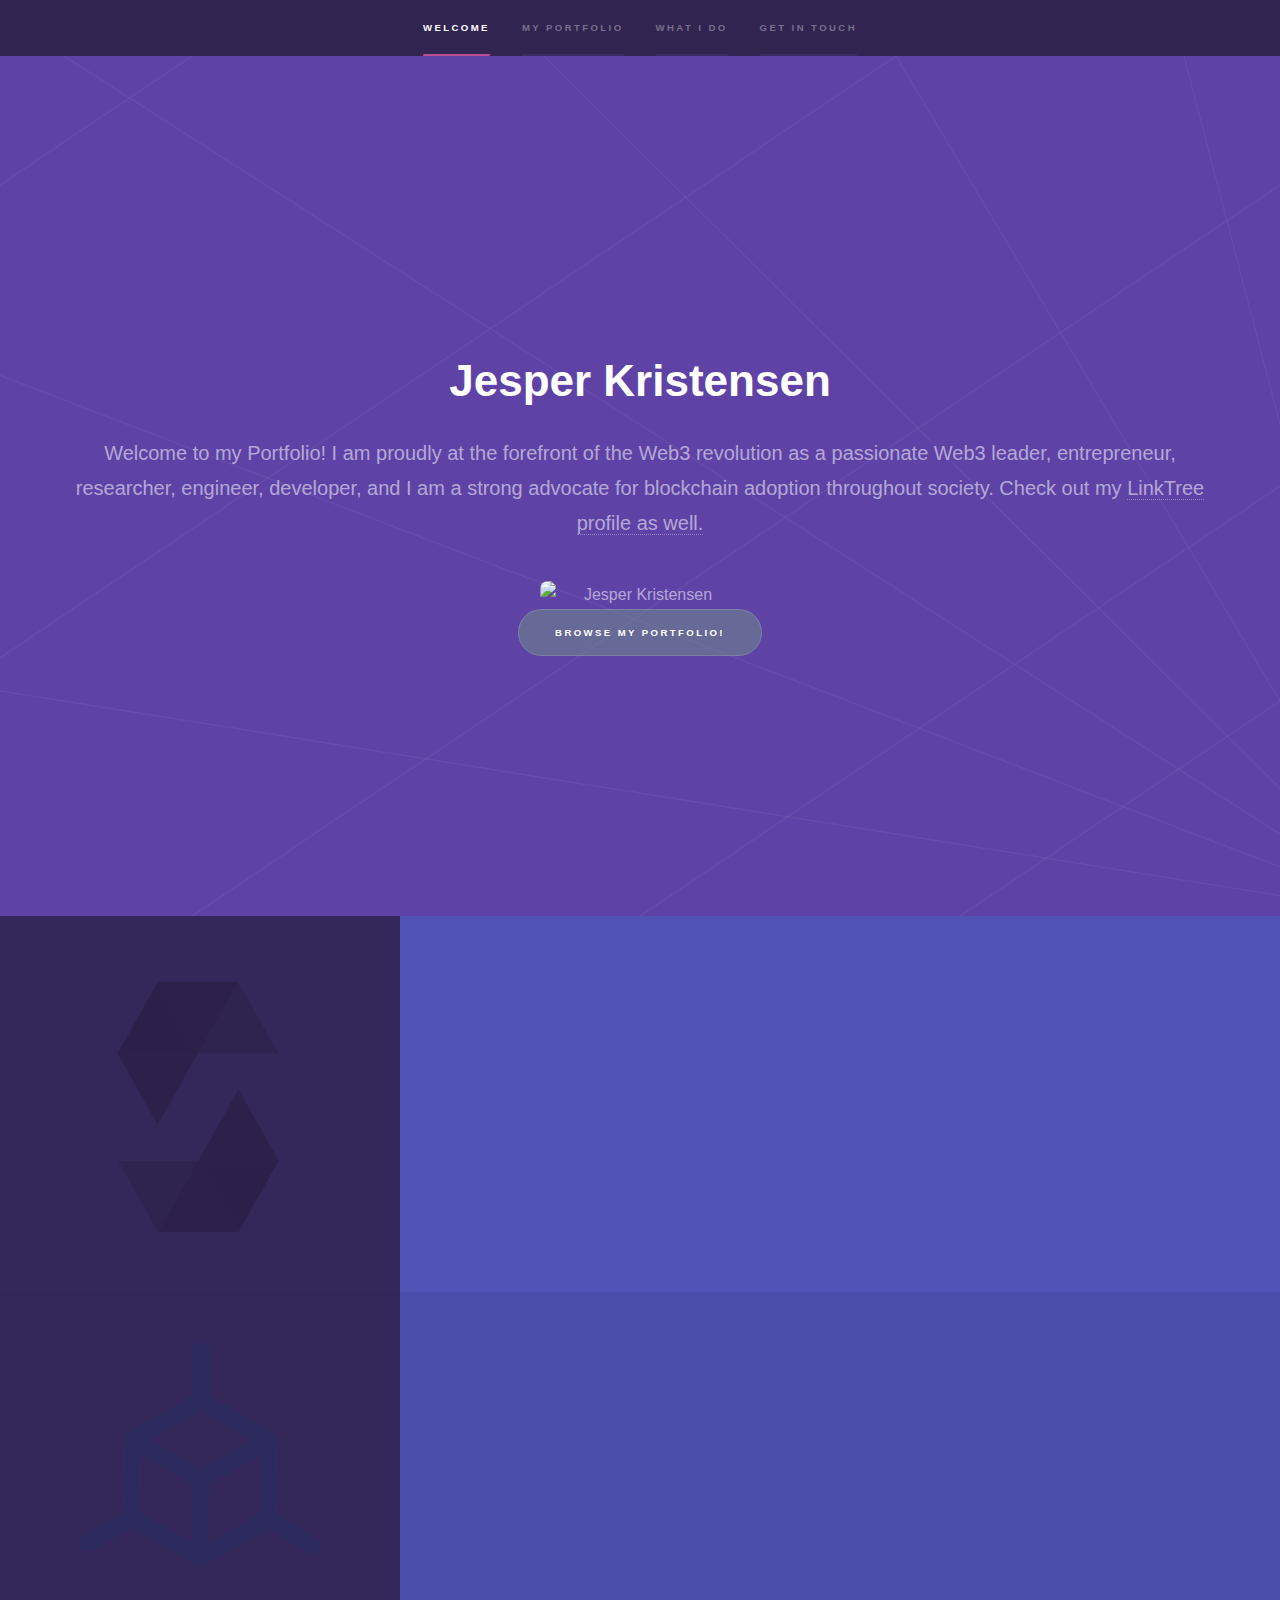
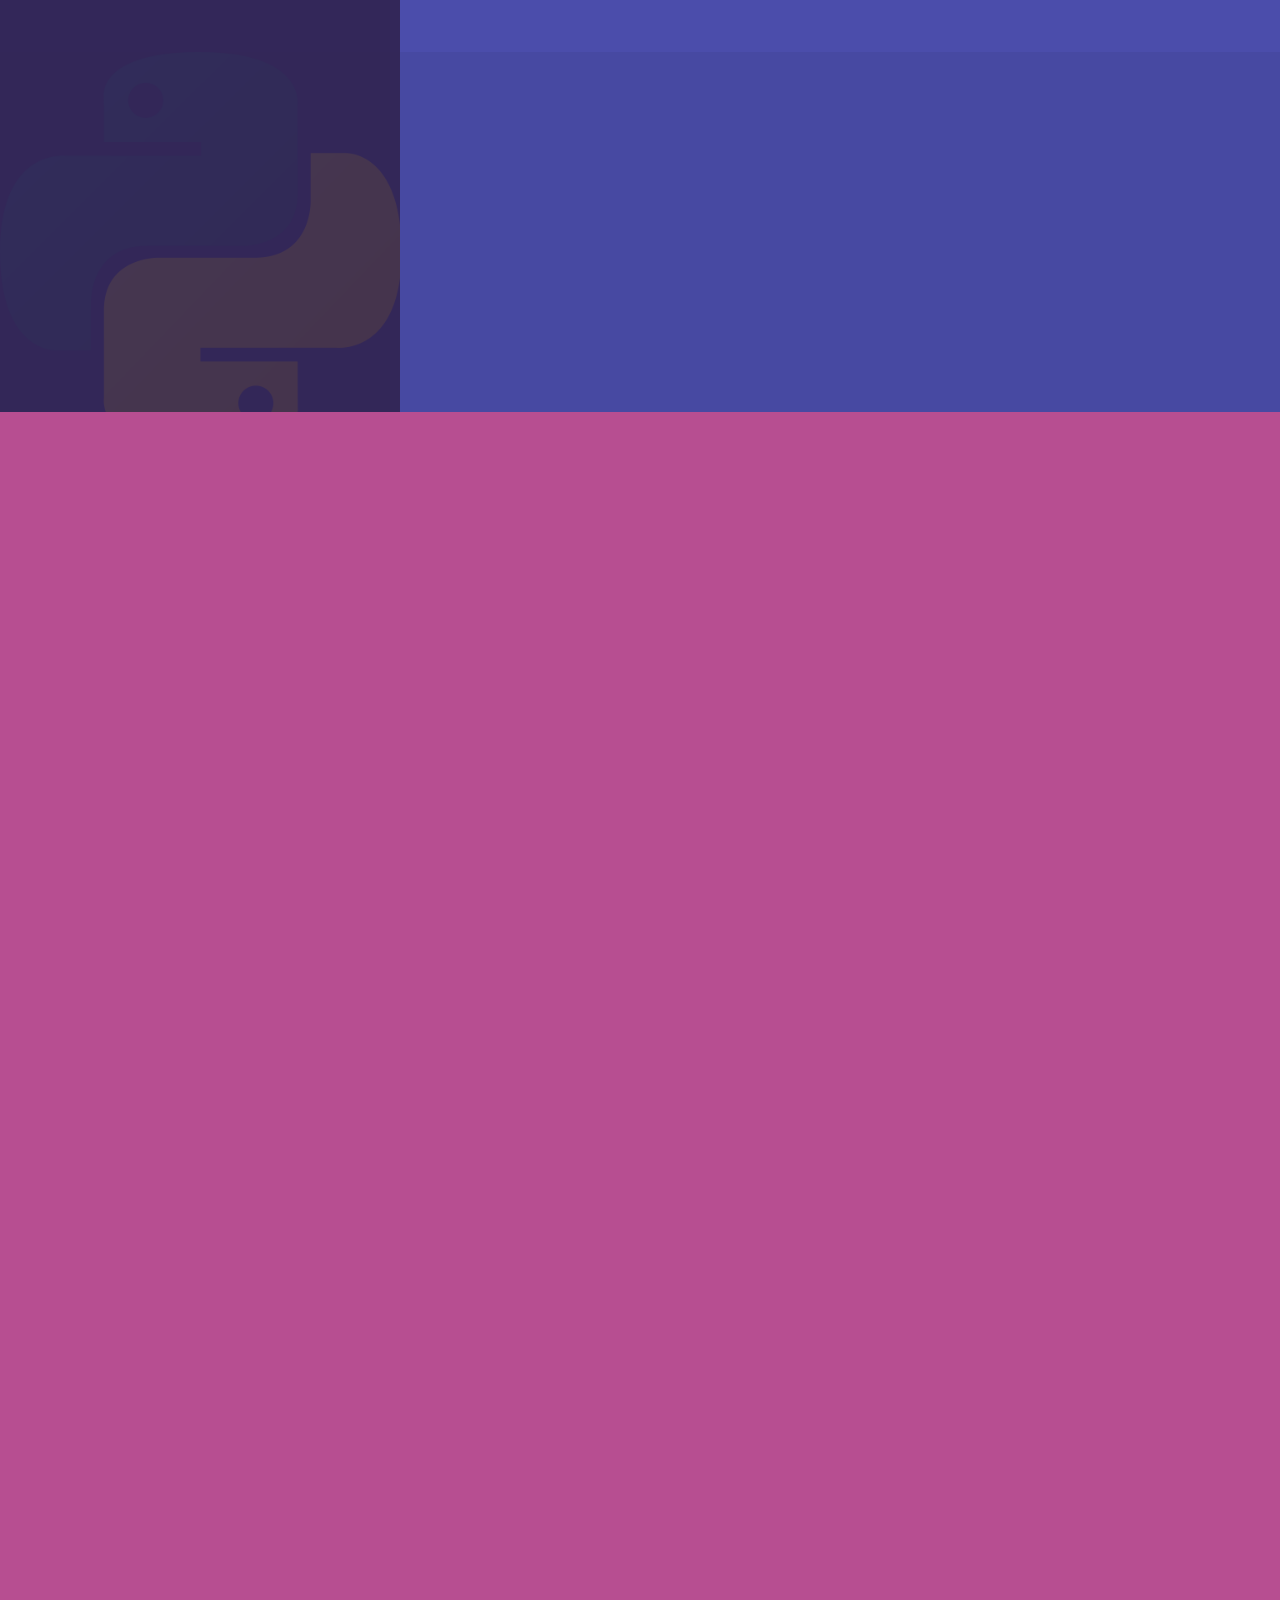
==== commit beae6121: "more info. Linktree link" ====
--- a/index.html
+++ b/index.html
@@ -37,7 +37,7 @@
 						<div class="inner">
 							<center>
 							<h1>Jesper Kristensen</h1>
-								<p>Welcome to my Portfolio! I am proudly at the forefront of the Web3 revolution as a passionate Web3 leader, entrepreneur, researcher, engineer, developer, and I am a strong advocate for blockchain adoption throughout society.</p>
+								<p>Welcome to my Portfolio! I am proudly at the forefront of the Web3 revolution as a passionate Web3 leader, entrepreneur, researcher, engineer, developer, and I am a strong advocate for blockchain adoption throughout society. Check out my <a href="https://linktr.ee/cryptojesper">LinkTree profile as well.</a></p>
 							<img src="images/jesper.jpg" width="200" alt="Jesper Kristensen" class="image jesper" data-position="top center" />
 							<br>
 								<a href="#one" class="button scrolly">Browse my Portfolio!</a>
@@ -52,10 +52,10 @@
 							<a href="#" class="image"><img src="images/solidity.png"alt="" data-position="center center" /></a>
 							<div class="content">
 								<div class="inner">
-									<h2>Blockchain Developer</h2>
+									<h2>Blockchain Entrepreneur & Developer</h2>
 									<p>I code and develop primarily in Solidity where I create smart contracts compatible with the Ethereum Virtual Machine (EVM).<br>Blockchains like Ethereum, Avalanche, Polygon, Binance Smart Chain, Cardano, etc., are all EVM-compatible.</p>
 									<ul class="actions">
-										<li><a href="blockchain_portfolio.html" class="button">Browse my Solidity Projects</a></li>
+										<li><a href="blockchain_portfolio.html" class="button">Browse my Projects</a></li>
 									</ul>
 								</div>
 							</div>
@@ -106,7 +106,7 @@
 								<section>
 									<span class="icon solid major fa-user-tie"></span>
 									<h3>I'm a People Manager</h3>
-									<p>I really enjoy being in charge of technological initiatives. At Advanced Blockchain, I am in charge of running and advising a sizable Web3 Research organization. I have experience managing teams consisting of as many as 15 employees. I have a strong interest in the challenges that come with managing other people and having to choose the appropriate (or sometimes just the best) actions in order to get the task done.</p>
+									<p>I really enjoy being in charge of technological initiatives. At Advanced Blockchain, I was in charge of running and advising a sizable Web3 Research organization. I have experience managing teams consisting of as many as 15 employees. I have a strong interest in the challenges that come with managing other people and having to choose the appropriate (or sometimes just the best) actions in order to get the task done.</p>
 								</section>
 								<section>
 									<span class="icon solid major fa-link"></span>
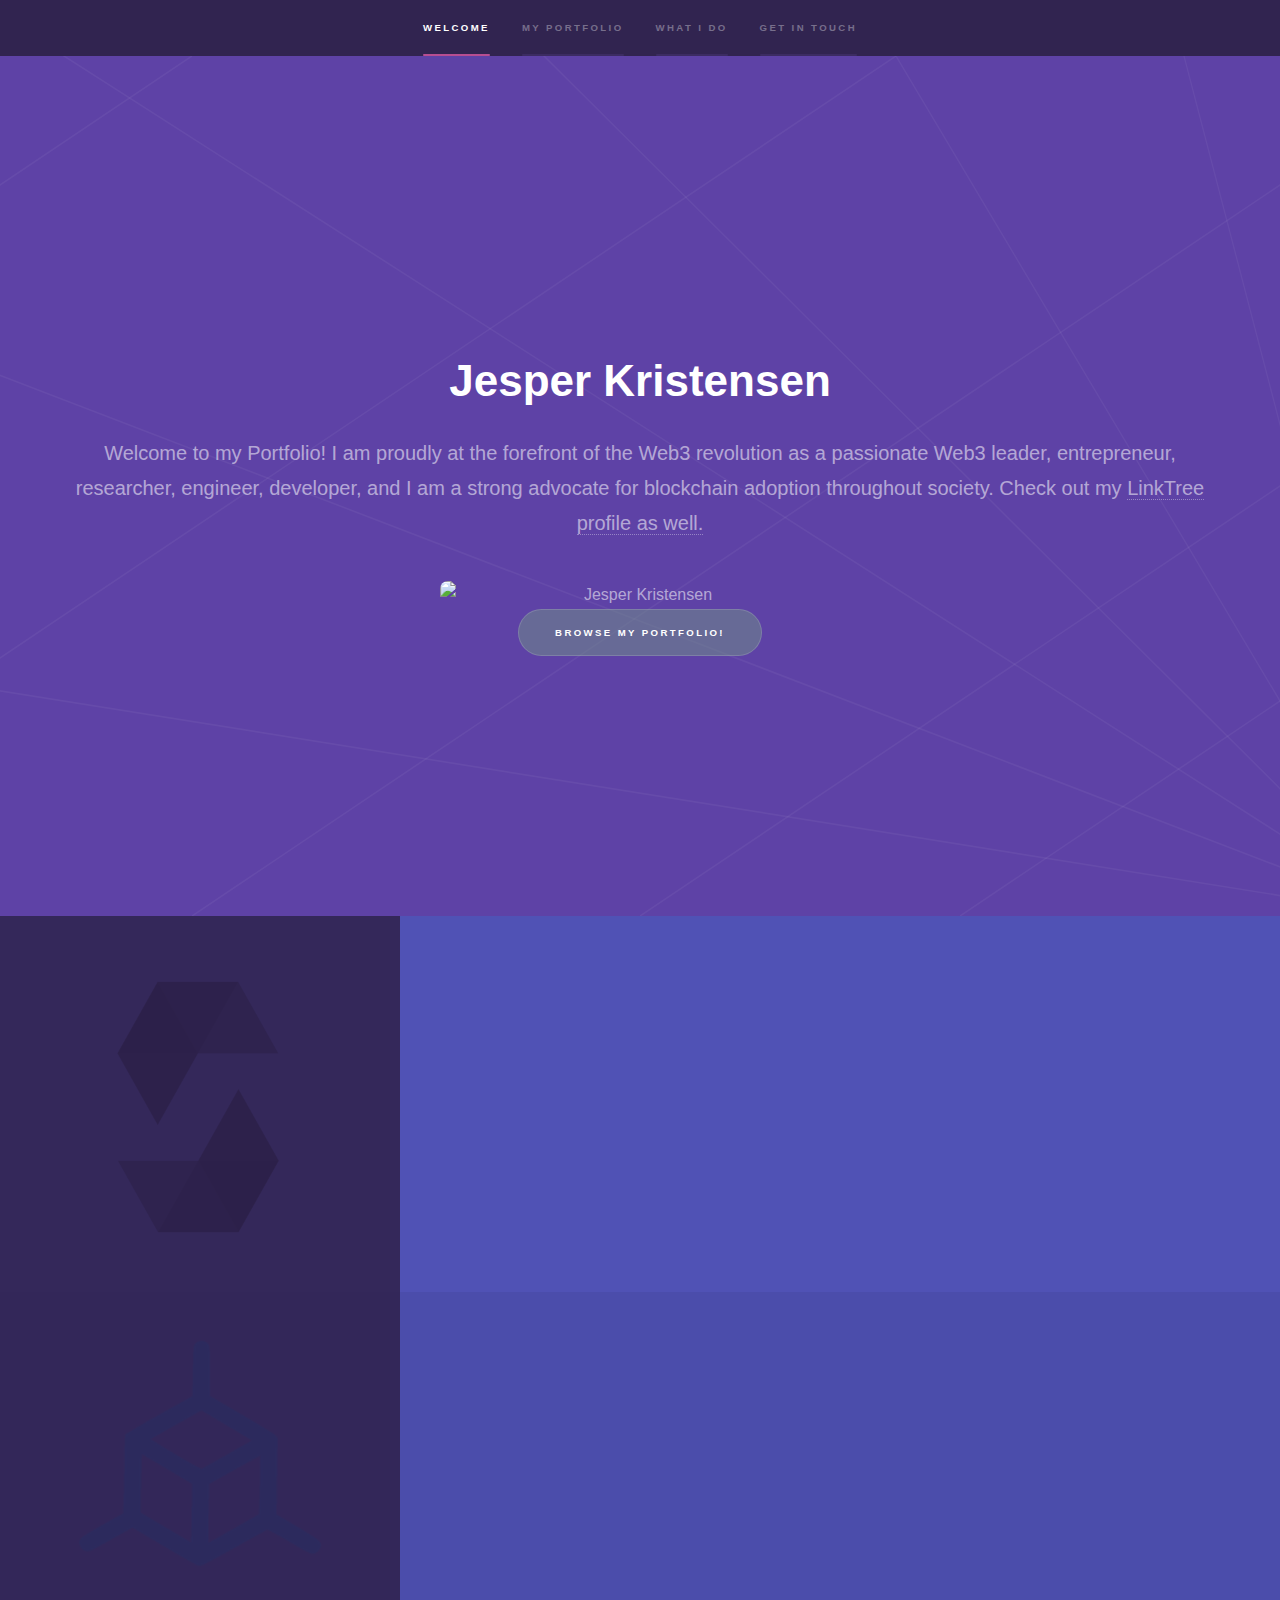
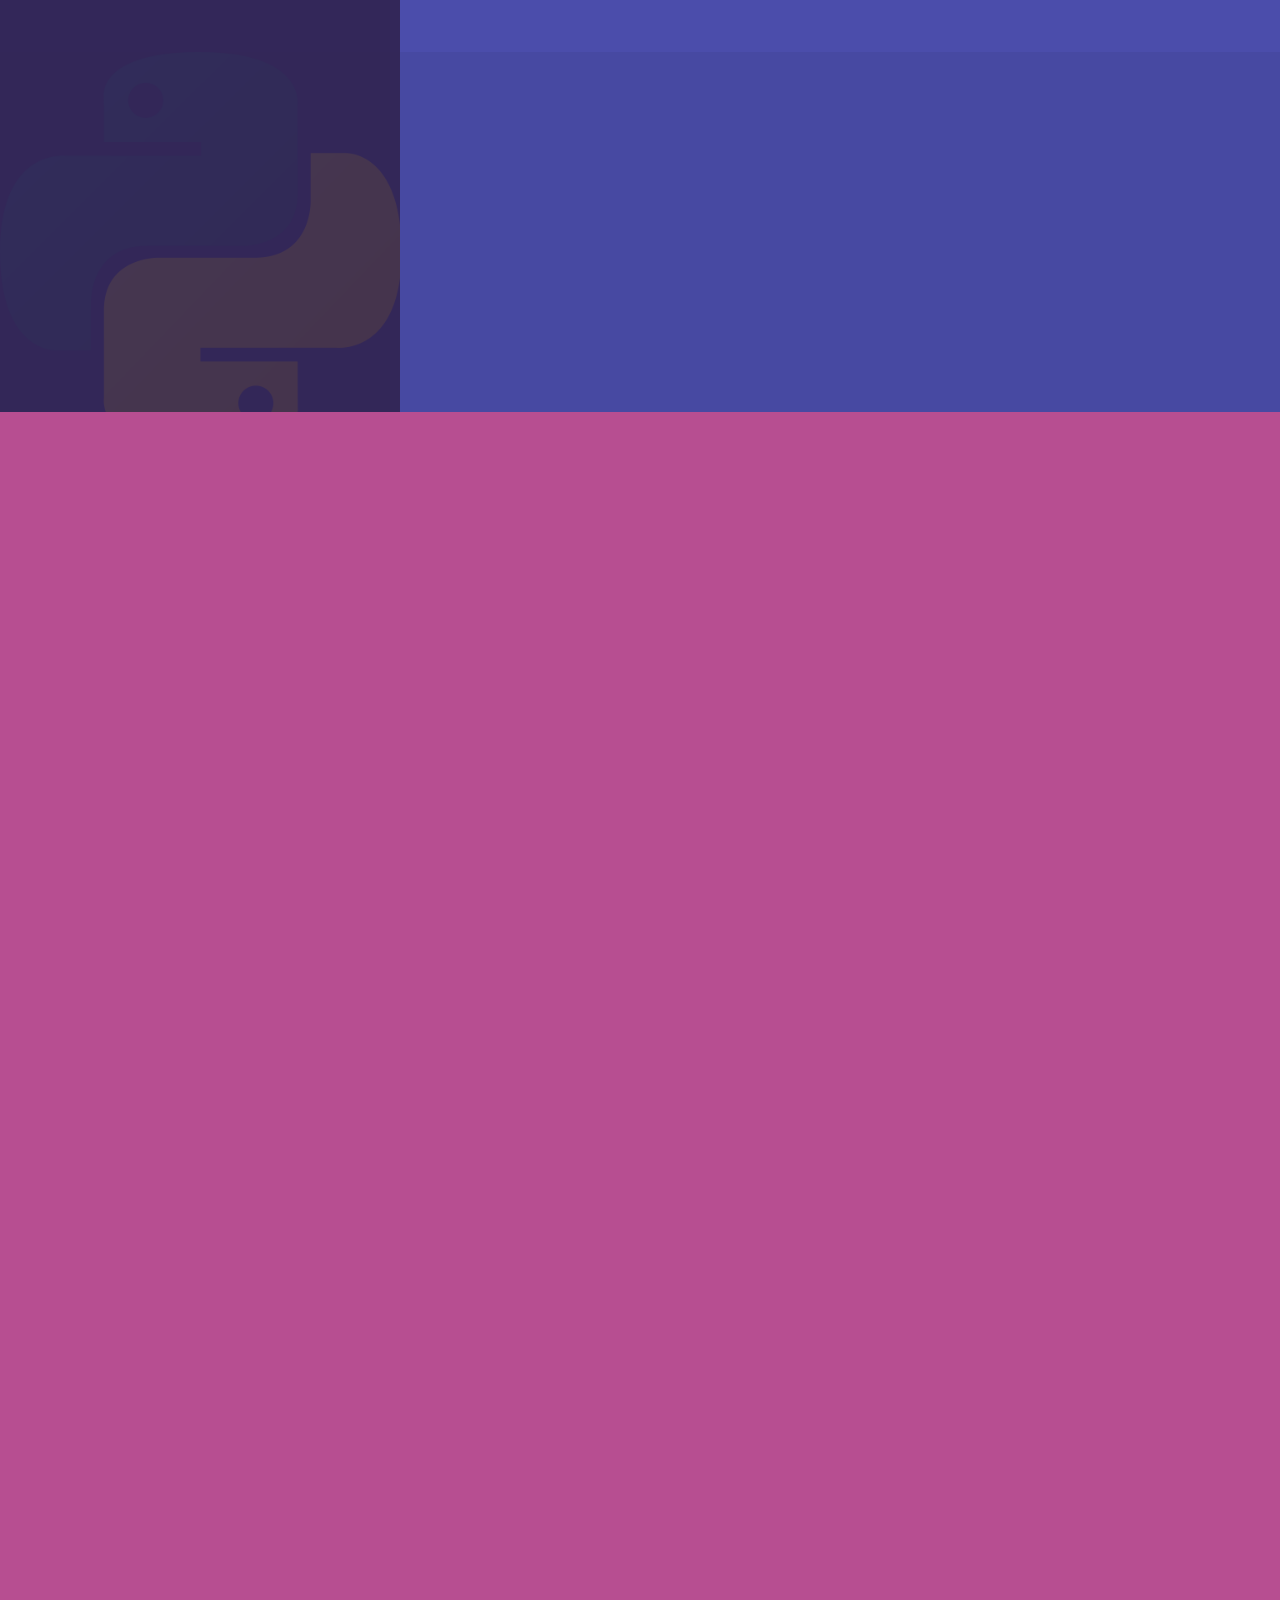
==== commit 5b579bb1: "new photo" ====
--- a/index.html
+++ b/index.html
@@ -38,7 +38,7 @@
 							<center>
 							<h1>Jesper Kristensen</h1>
 								<p>Welcome to my Portfolio! I am proudly at the forefront of the Web3 revolution as a passionate Web3 leader, entrepreneur, researcher, engineer, developer, and I am a strong advocate for blockchain adoption throughout society. Check out my <a href="https://linktr.ee/cryptojesper">LinkTree profile as well.</a></p>
-							<img src="images/jesper.jpg" width="200" alt="Jesper Kristensen" class="image jesper" data-position="top center" />
+							<img src="images/jesper2.jpg" width="400" alt="Jesper Kristensen" class="image jesper" data-position="top center" />
 							<br>
 								<a href="#one" class="button scrolly">Browse my Portfolio!</a>
 							
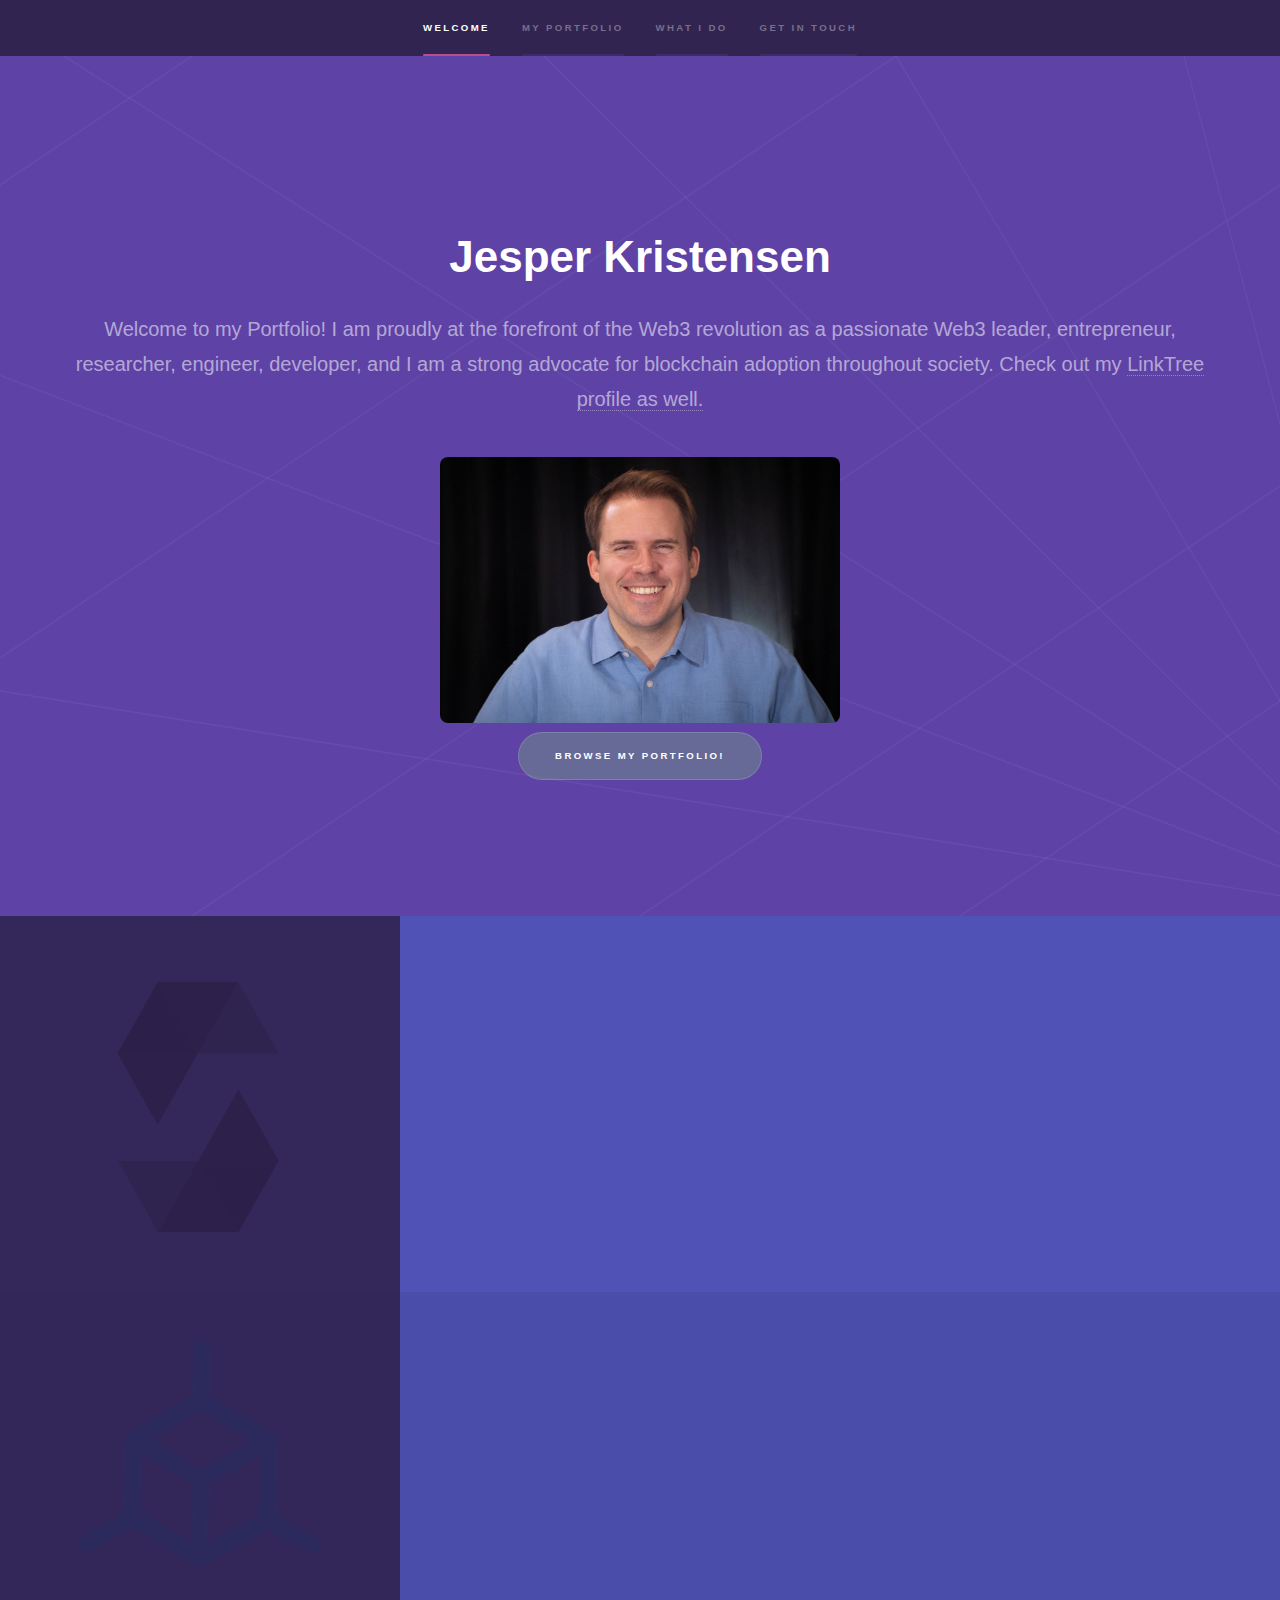
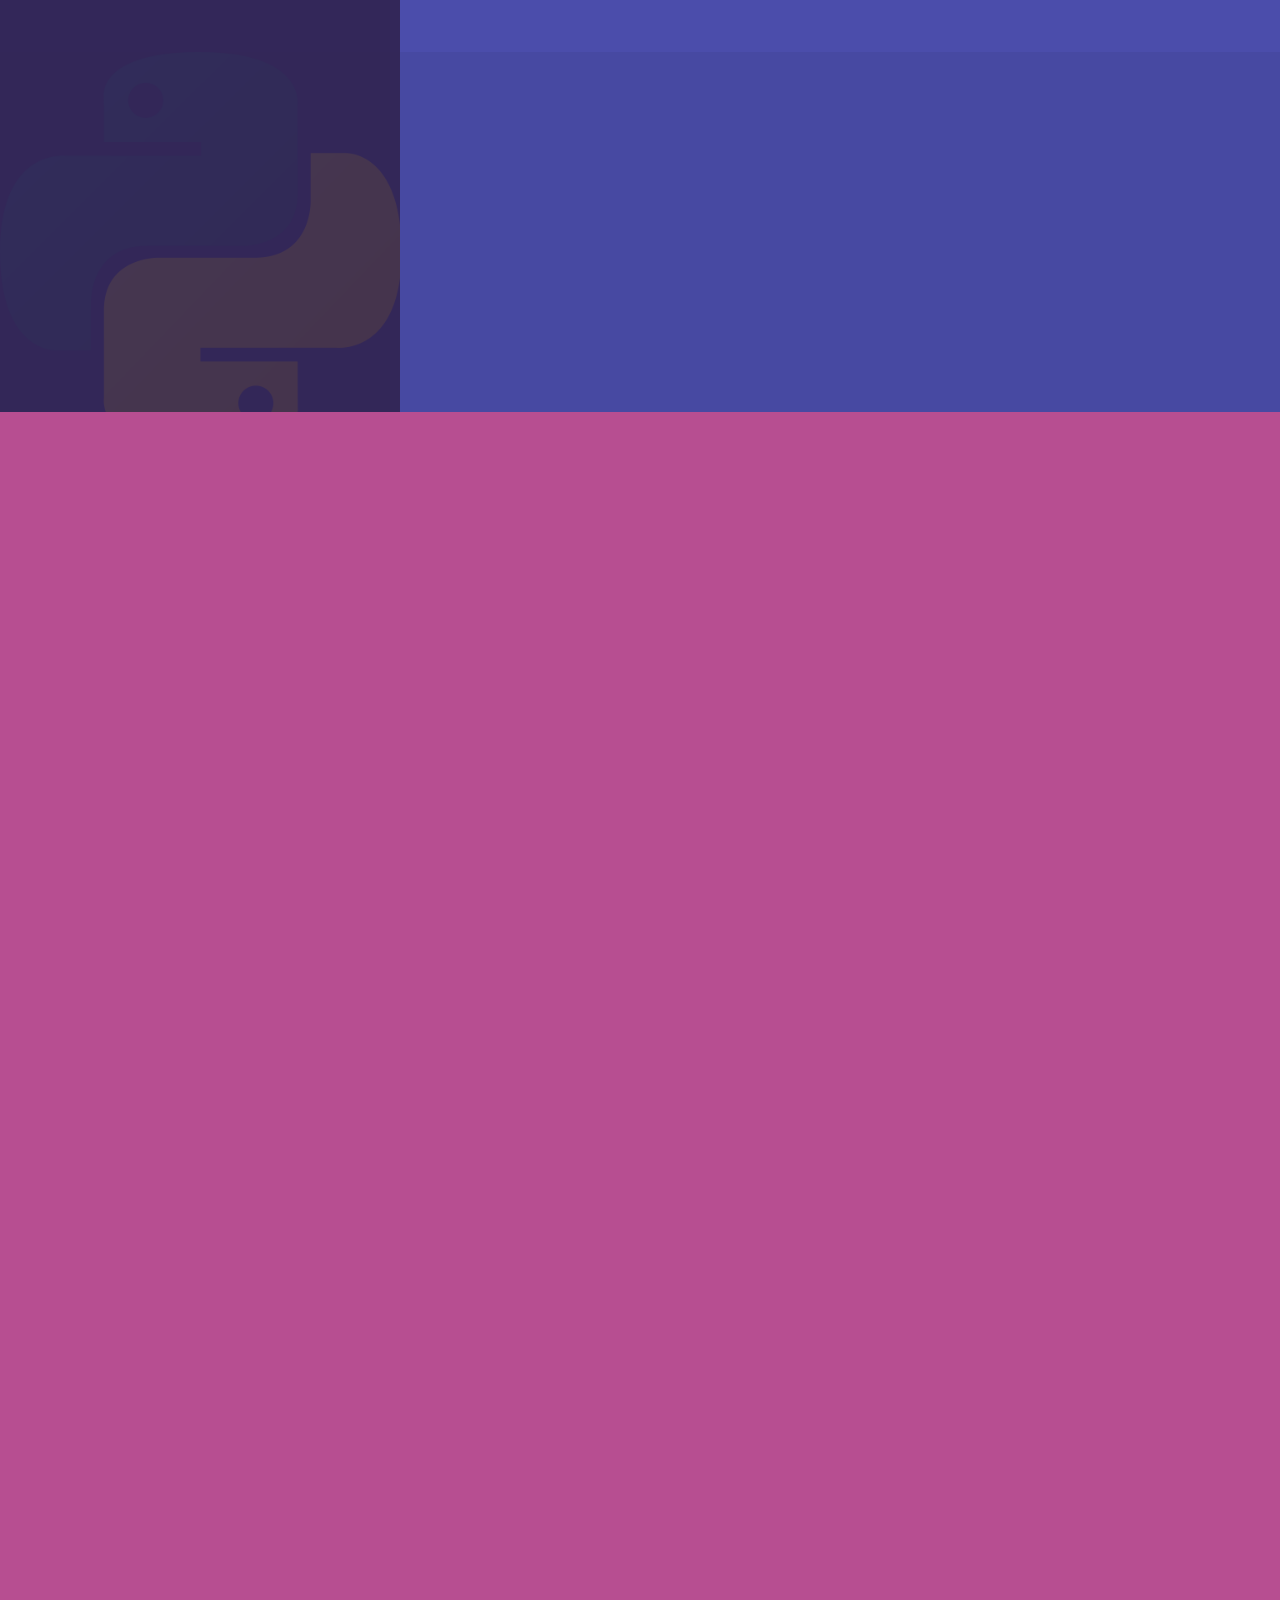
==== commit b1279a73: "fix: naming" ====
--- a/index.html
+++ b/index.html
@@ -106,7 +106,7 @@
 								<section>
 									<span class="icon solid major fa-user-tie"></span>
 									<h3>I'm a People Manager</h3>
-									<p>I really enjoy being in charge of technological initiatives. At Advanced Blockchain, I was in charge of running and advising a sizable Web3 Research organization. I have experience managing teams consisting of as many as 15 employees. I have a strong interest in the challenges that come with managing other people and having to choose the appropriate (or sometimes just the best) actions in order to get the task done.</p>
+									<p>I really enjoy being in charge of technological initiatives. While being Head of Research, I was in charge of running and advising a sizable Web3 Research organization. I have experience managing teams consisting of as many as 15 employees. I have a strong interest in the challenges that come with managing other people and having to choose the appropriate (or sometimes just the best) actions in order to get the task done.</p>
 								</section>
 								<section>
 									<span class="icon solid major fa-link"></span>
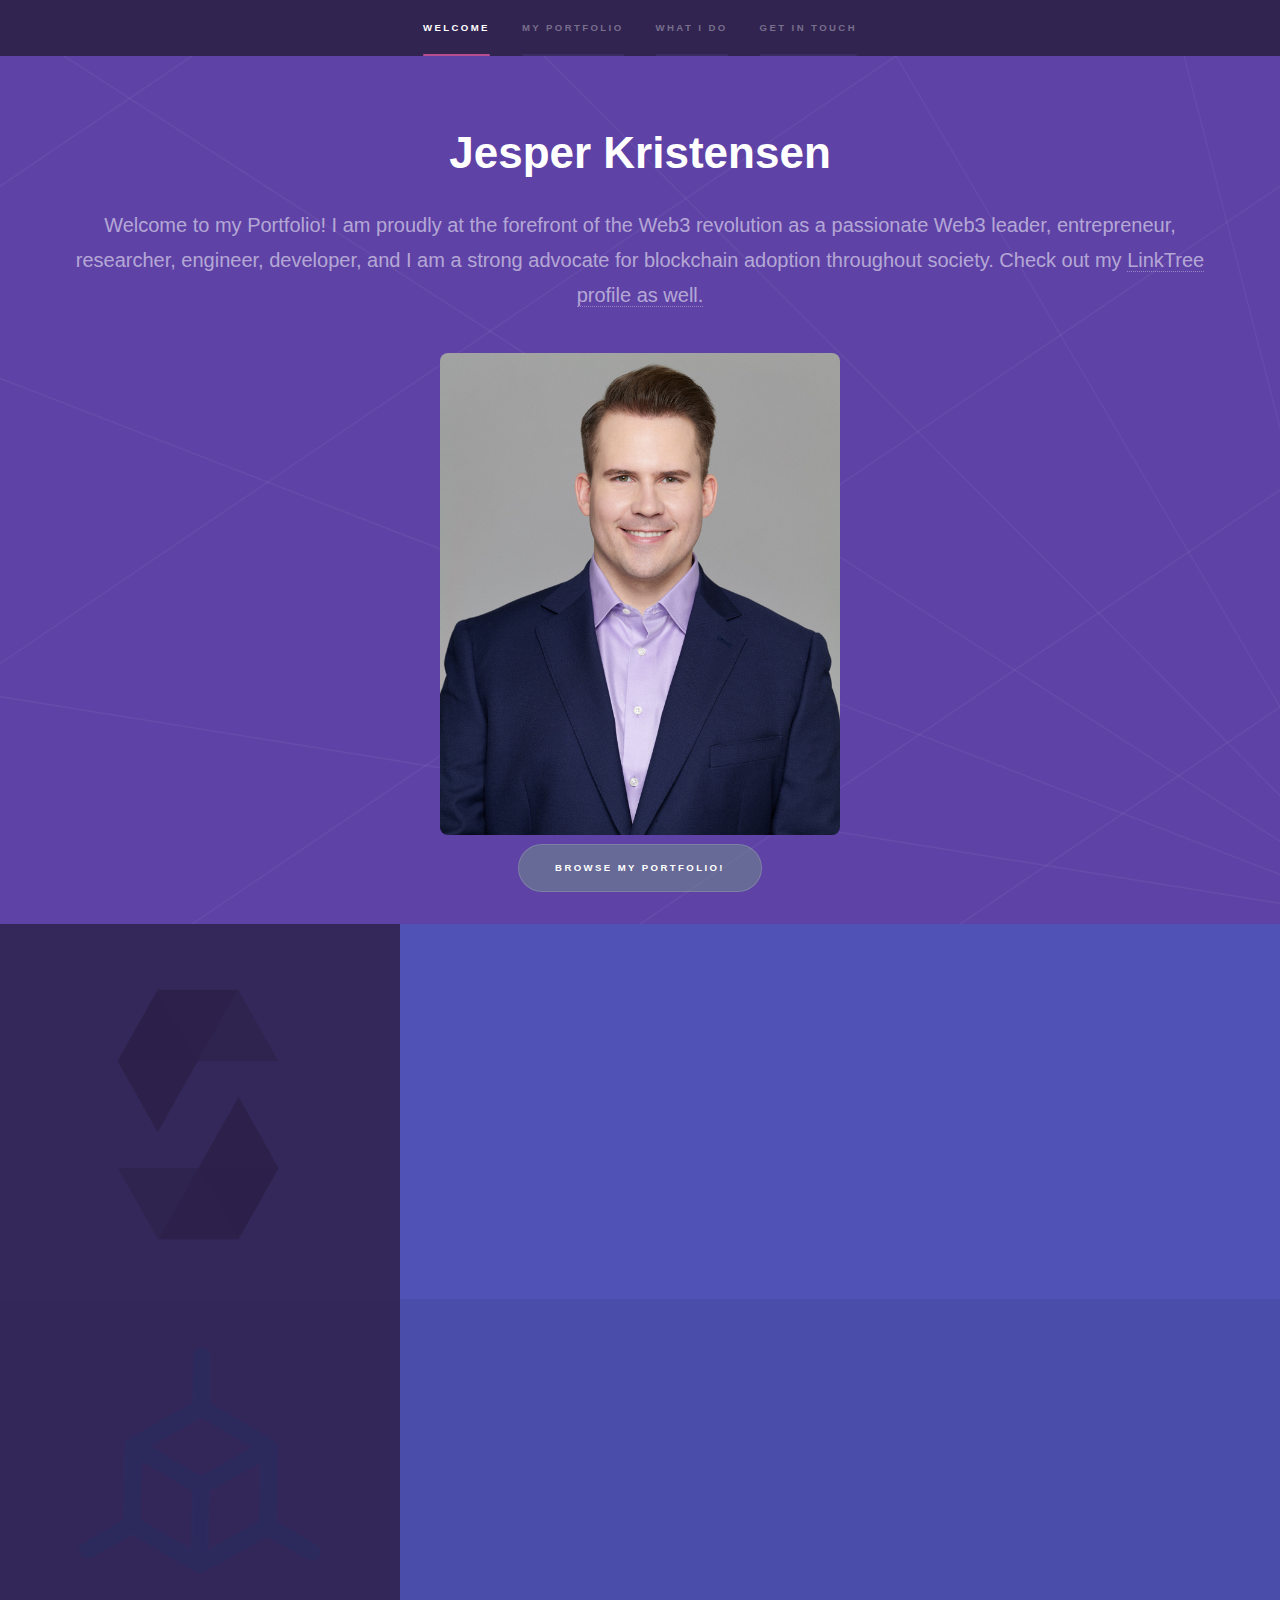
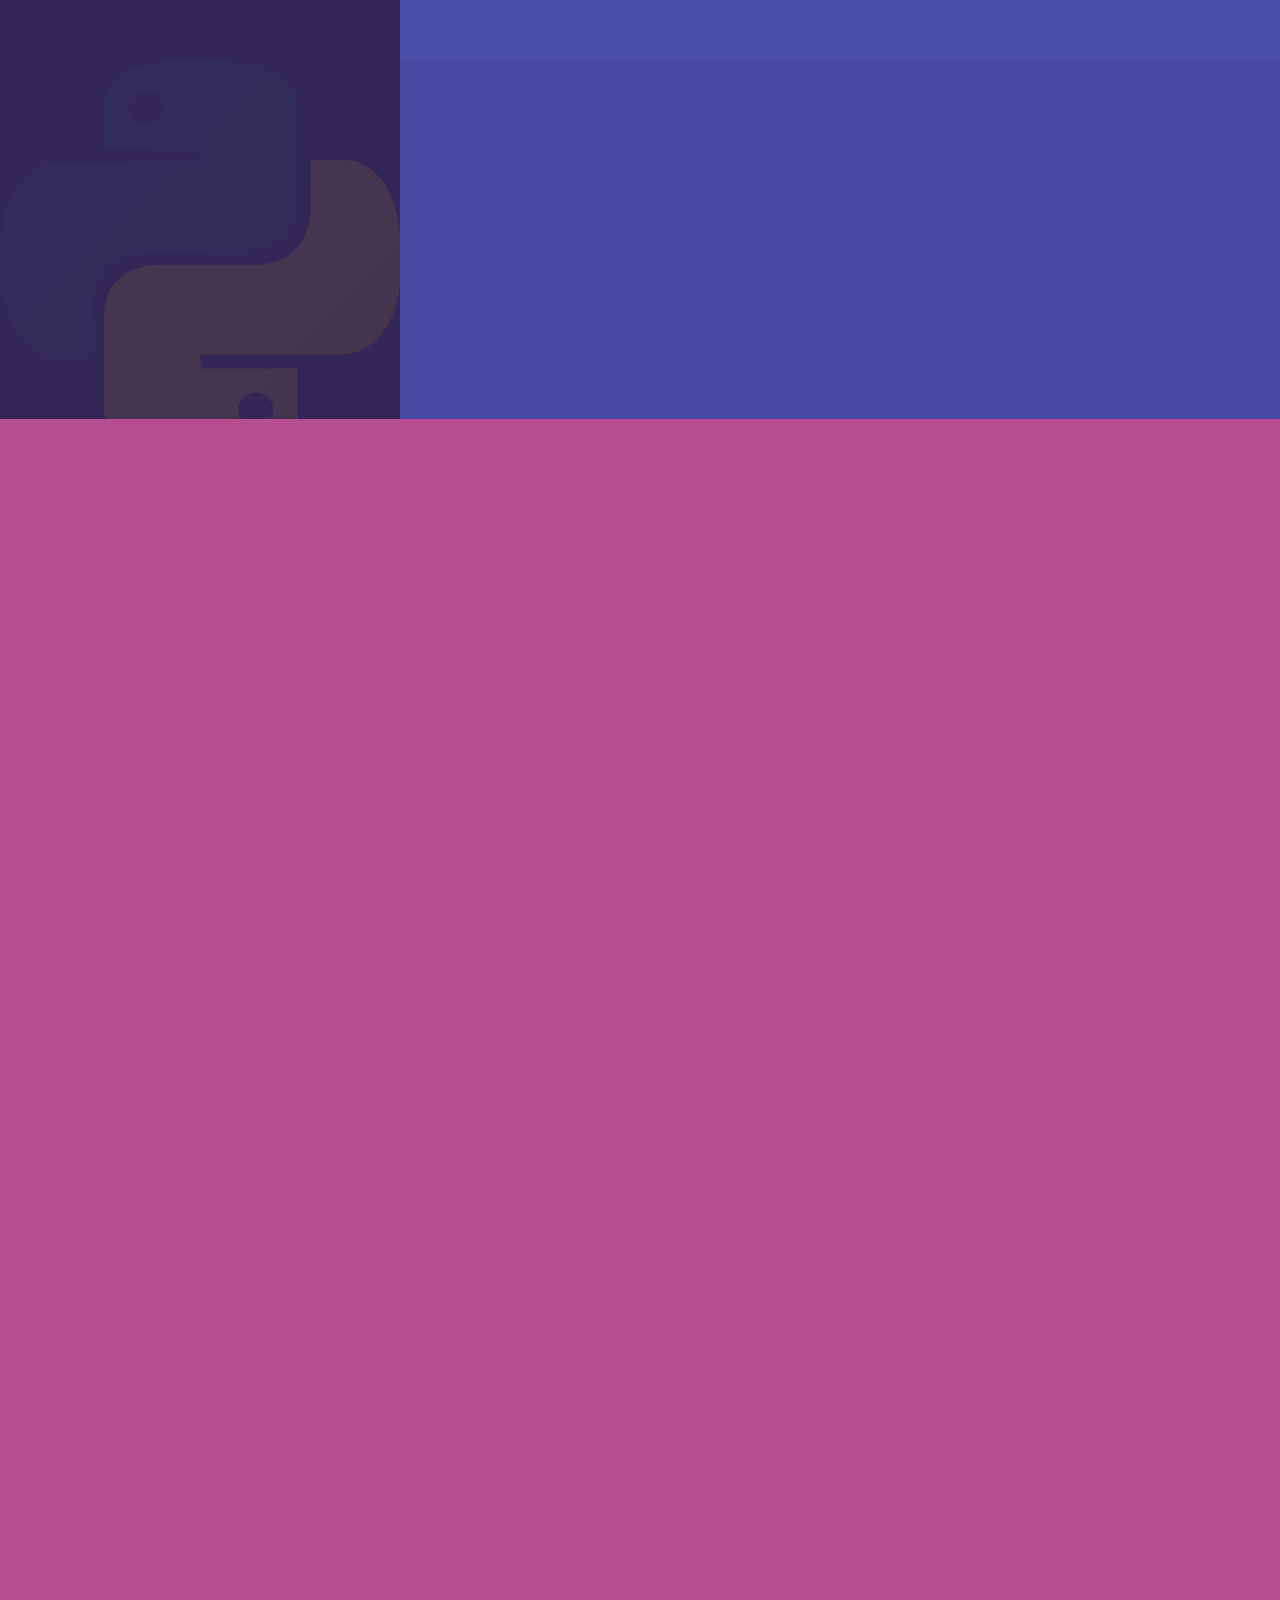
==== commit 1e40d4d1: "new image" ====
--- a/index.html
+++ b/index.html
@@ -37,8 +37,8 @@
 						<div class="inner">
 							<center>
 							<h1>Jesper Kristensen</h1>
-								<p>Welcome to my Portfolio! I am proudly at the forefront of the Web3 revolution as a passionate Web3 leader, entrepreneur, researcher, engineer, developer, and I am a strong advocate for blockchain adoption throughout society. Check out my <a href="https://linktr.ee/cryptojesper">LinkTree profile as well.</a></p>
-							<img src="images/jesper2.jpg" width="400" alt="Jesper Kristensen" class="image jesper" data-position="top center" />
+								<p>Welcome to my Portfolio! I am proudly at the forefront of the Web3 revolution as a passionate Web3 leader, entrepreneur, researcher, engineer, developer, and I am a strong advocate for blockchain adoption throughout society. Check out my <a href="https://linktr.ee/cryptojesperk">LinkTree profile as well.</a></p>
+							<img src="images/JesperKristensen0052_LR.jpg" width="400" alt="Jesper Kristensen" class="image jesper" data-position="top center" />
 							<br>
 								<a href="#one" class="button scrolly">Browse my Portfolio!</a>
 							
@@ -144,7 +144,7 @@
 											<h3>Socials</h3>
 											<ul class="icons">
 												<li>Follow me on Twitter: <a href="https://twitter.com/cryptojesperk" class="icon brands fa-twitter"><span class="label">Twitter</span></a></li><br />
-												<li>Subscribe on linktree: <a href="https://linktr.ee/cryptojesper" class="icon brands fa-sourcetree"><span class="label">My Linktree</span></a></li>
+												<li>Subscribe on linktree: <a href="https://linktr.ee/cryptojesperk" class="icon brands fa-sourcetree"><span class="label">My Linktree</span></a></li>
 											</ul>
 										</li>
 									</ul>
@@ -174,4 +174,4 @@
 			<script src="assets/js/main.js"></script>
 
 	</body>
-</html>+</html>
